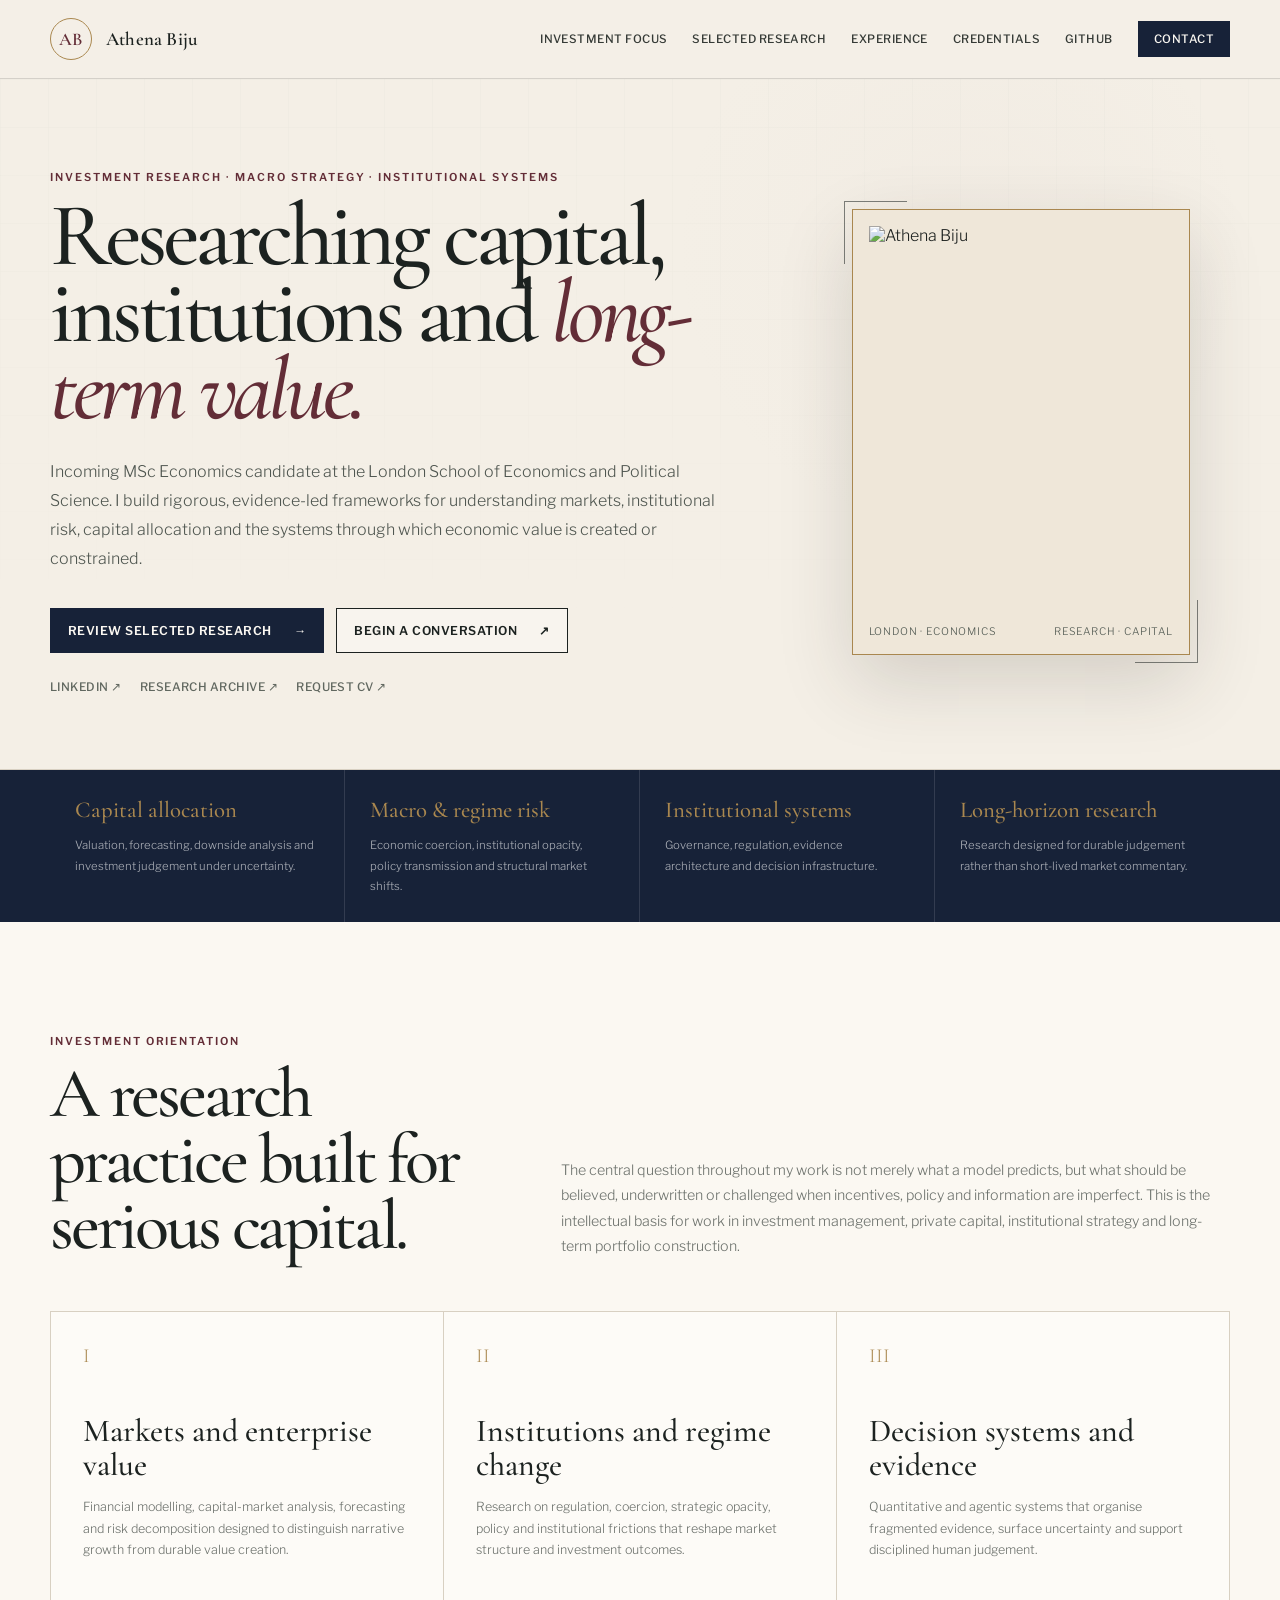
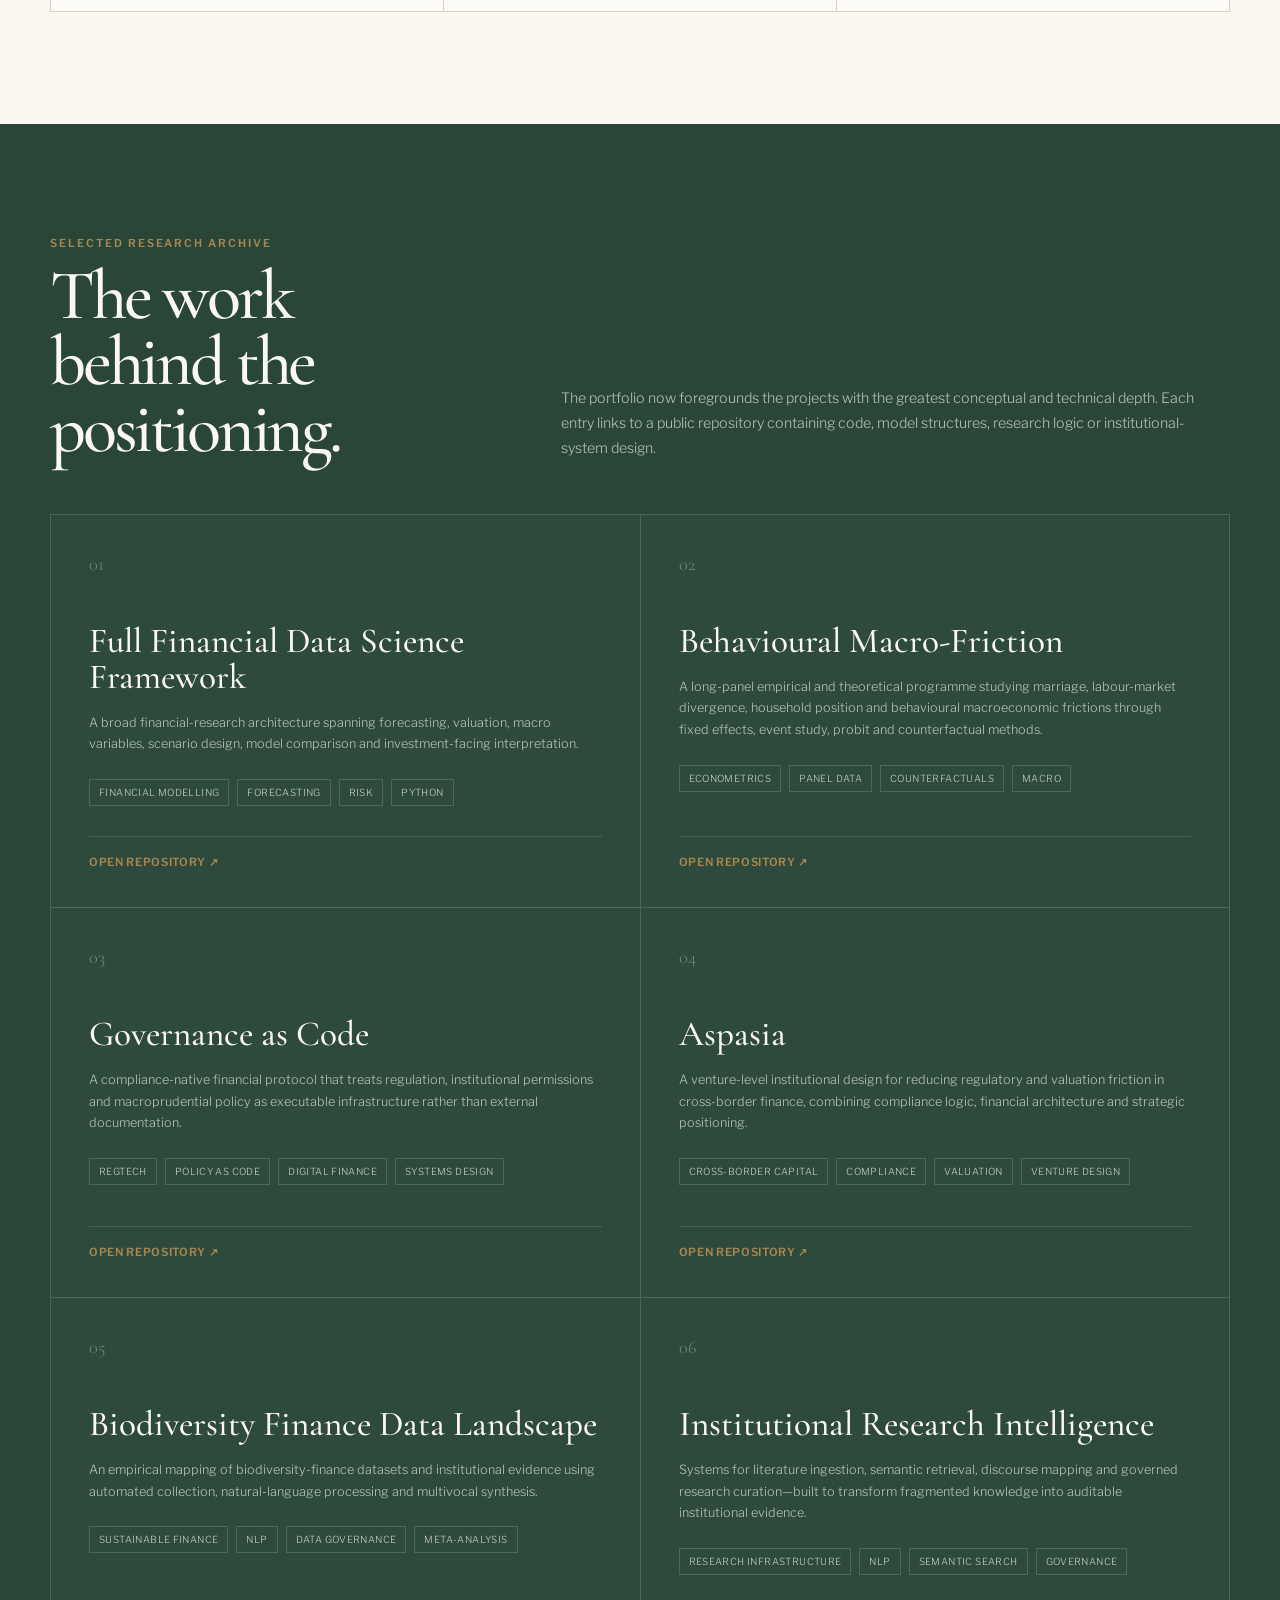
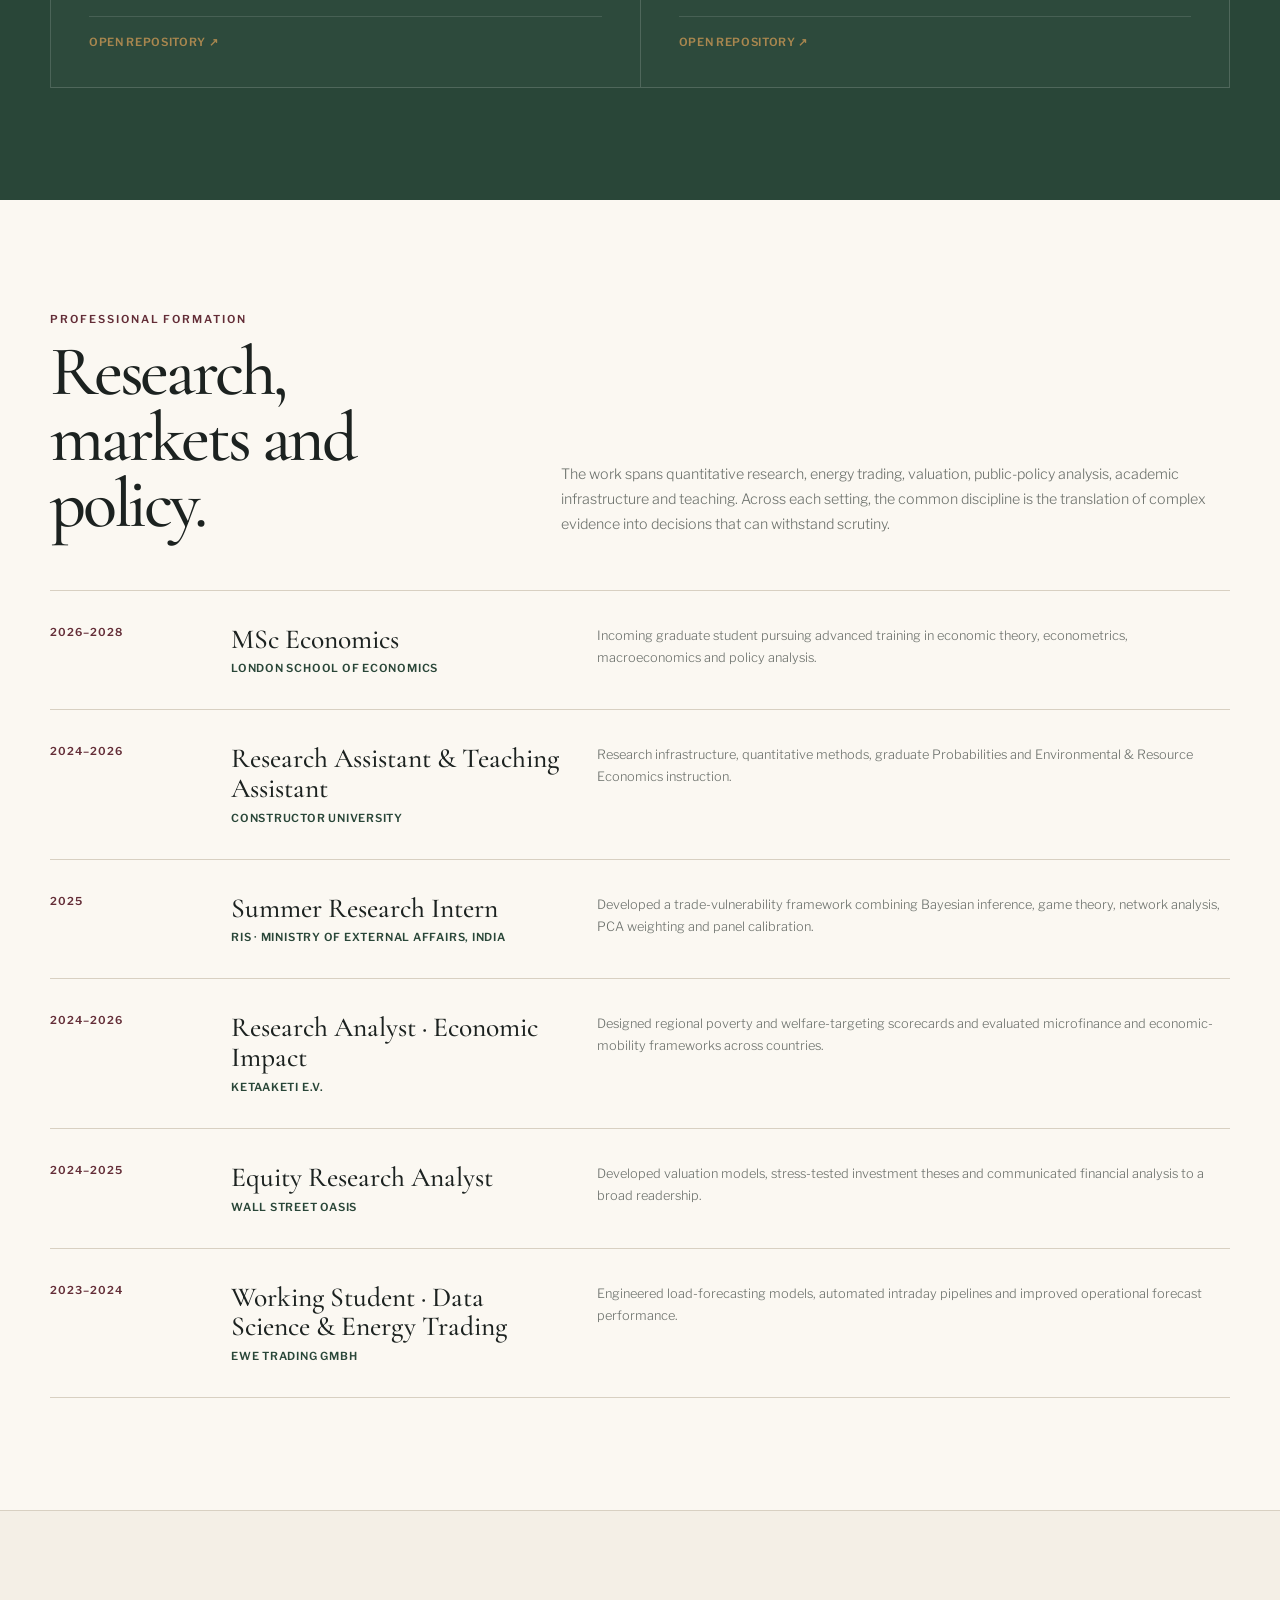
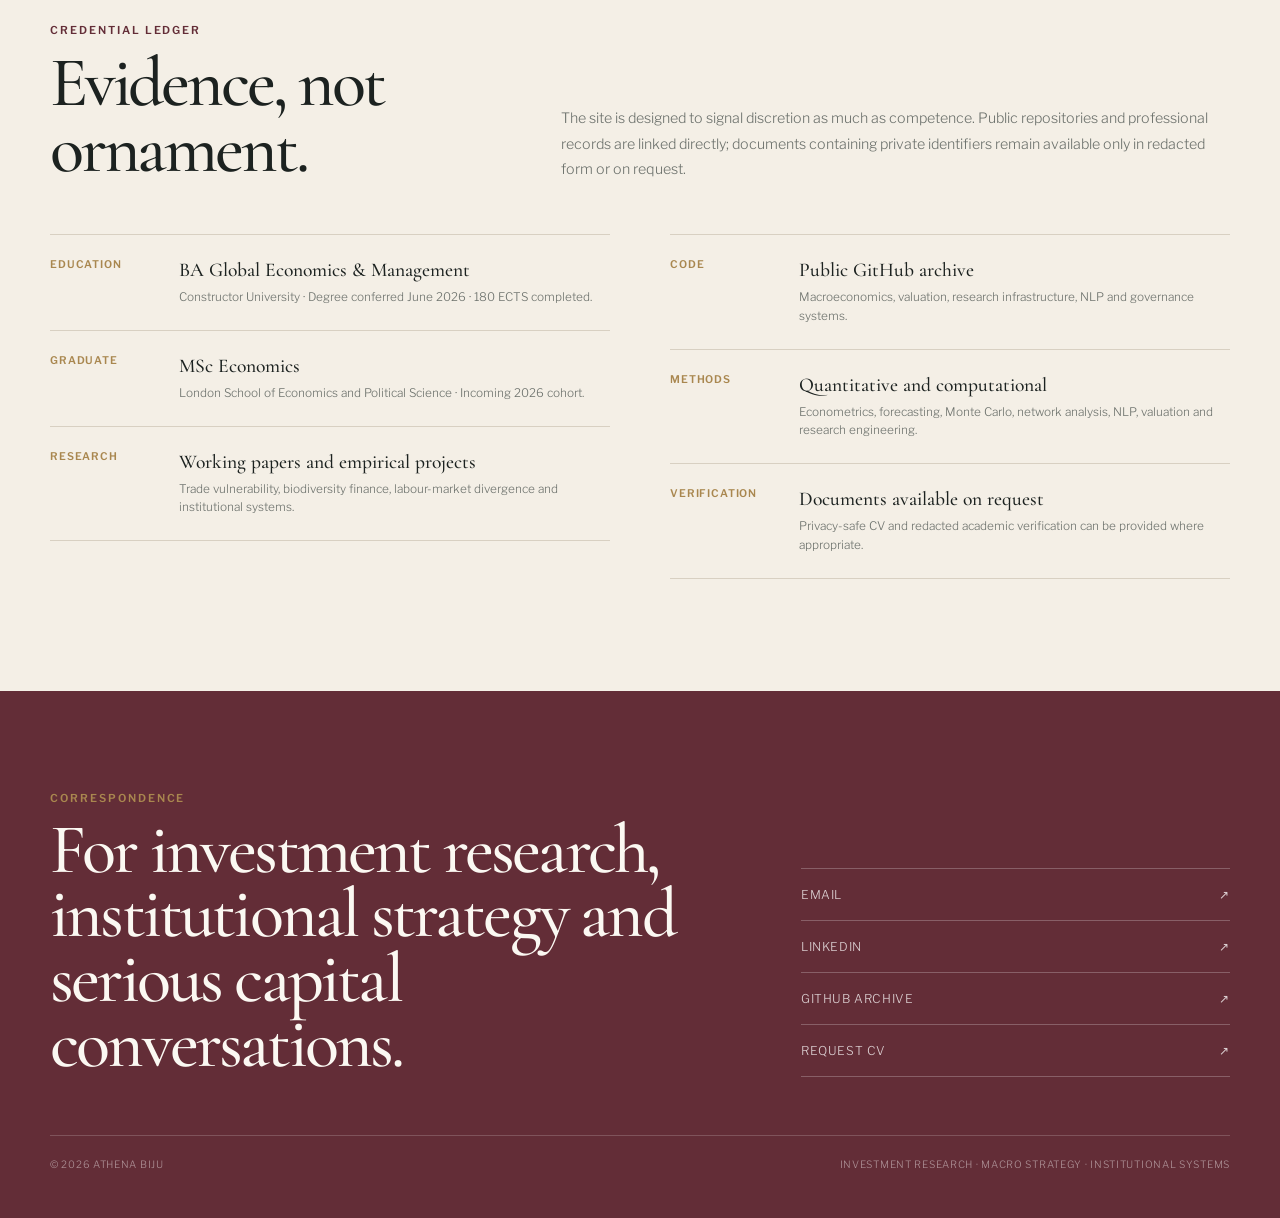
==== site.html @ 96e92bf8 "Fix portrait replacement for all GitHub Pages deployment modes" ====
<!DOCTYPE html>
<html lang="en">
<head>
  <meta charset="UTF-8" />
  <meta name="viewport" content="width=device-width, initial-scale=1.0" />
  <title>Athena Biju — Investment Research, Macro Strategy & Institutional Systems</title>
  <meta name="description" content="Athena Biju is an economist and investment researcher working across capital markets, macroeconomic risk, institutional design and quantitative systems." />
  <meta name="theme-color" content="#f4efe6" />
  <meta property="og:title" content="Athena Biju — Investment Research & Institutional Strategy" />
  <meta property="og:description" content="Research on capital, institutions, macroeconomic risk and long-term value." />
  <meta property="og:type" content="website" />
  <meta property="og:image" content="https://avatars.githubusercontent.com/u/200652830?v=4" />
  <link rel="preconnect" href="https://fonts.googleapis.com" />
  <link rel="preconnect" href="https://fonts.gstatic.com" crossorigin />
  <link href="https://fonts.googleapis.com/css2?family=Cormorant+Garamond:wght@400;500;600&family=Libre+Franklin:wght@300;400;500;600&display=swap" rel="stylesheet" />
  <style>
    :root {
      --ivory: #f4efe6;
      --paper: #fbf8f2;
      --ink: #1c2220;
      --navy: #172238;
      --oxblood: #632d37;
      --forest: #294638;
      --sage: #a7b0a2;
      --gold: #a9874f;
      --stone: #d8d0c2;
      --muted: #6b706b;
      --white: #ffffff;
      --shell: min(1180px, calc(100vw - 44px));
      --serif: "Cormorant Garamond", Georgia, serif;
      --sans: "Libre Franklin", Arial, sans-serif;
    }

    * { box-sizing: border-box; }
    html { scroll-behavior: smooth; }
    body {
      margin: 0;
      color: var(--ink);
      background: var(--paper);
      font-family: var(--sans);
      font-weight: 300;
      text-rendering: optimizeLegibility;
    }

    a { color: inherit; text-decoration: none; }
    img { display: block; max-width: 100%; }
    .shell { width: var(--shell); margin-inline: auto; }

    .eyebrow {
      margin: 0 0 13px;
      color: var(--oxblood);
      font-size: 0.68rem;
      font-weight: 600;
      letter-spacing: 0.18em;
      text-transform: uppercase;
    }

    .site-header {
      position: sticky;
      top: 0;
      z-index: 100;
      background: rgba(244, 239, 230, 0.95);
      border-bottom: 1px solid rgba(28, 34, 32, 0.15);
      backdrop-filter: blur(14px);
    }

    .nav {
      min-height: 78px;
      display: flex;
      align-items: center;
      justify-content: space-between;
      gap: 28px;
    }

    .brand {
      display: flex;
      align-items: center;
      gap: 14px;
      font-family: var(--serif);
      font-size: 1.18rem;
      font-weight: 600;
      letter-spacing: 0.01em;
    }

    .crest {
      width: 42px;
      height: 42px;
      display: grid;
      place-items: center;
      color: var(--oxblood);
      border: 1px solid var(--gold);
      border-radius: 50%;
      font-size: 1.12rem;
      font-weight: 600;
    }

    .nav-links {
      display: flex;
      align-items: center;
      gap: 25px;
      color: #353a36;
      font-size: 0.72rem;
      font-weight: 500;
      letter-spacing: 0.04em;
      text-transform: uppercase;
    }

    .nav-links a {
      position: relative;
      padding-block: 8px;
    }

    .nav-links a::after {
      content: "";
      position: absolute;
      left: 0;
      right: 0;
      bottom: 2px;
      height: 1px;
      background: var(--oxblood);
      transform: scaleX(0);
      transform-origin: right;
      transition: transform 180ms ease;
    }

    .nav-links a:hover::after {
      transform: scaleX(1);
      transform-origin: left;
    }

    .nav-cta {
      padding: 10px 15px !important;
      color: var(--paper);
      background: var(--navy);
      border: 1px solid var(--navy);
    }

    .nav-cta::after { display: none; }

    .menu-button {
      display: none;
      width: 42px;
      height: 42px;
      color: var(--ink);
      background: transparent;
      border: 1px solid var(--stone);
      cursor: pointer;
    }

    .hero {
      position: relative;
      overflow: hidden;
      background:
        linear-gradient(90deg, rgba(244,239,230,0.96) 0%, rgba(244,239,230,0.9) 50%, rgba(244,239,230,0.7) 100%),
        radial-gradient(circle at 75% 25%, rgba(99,45,55,0.09), transparent 26%),
        var(--ivory);
      border-bottom: 1px solid var(--stone);
    }

    .hero::before {
      content: "";
      position: absolute;
      inset: 0;
      opacity: 0.34;
      background-image:
        linear-gradient(rgba(41,70,56,0.05) 1px, transparent 1px),
        linear-gradient(90deg, rgba(41,70,56,0.05) 1px, transparent 1px);
      background-size: 48px 48px;
      mask-image: linear-gradient(to bottom, black, transparent 90%);
    }

    .hero-grid {
      position: relative;
      z-index: 2;
      min-height: 690px;
      display: grid;
      grid-template-columns: minmax(0, 1.18fr) minmax(320px, 0.72fr);
      gap: 76px;
      align-items: center;
      padding: 80px 0 64px;
    }

    .hero-copy h1 {
      max-width: 790px;
      margin: 0;
      font-family: var(--serif);
      font-size: clamp(4rem, 7vw, 7.4rem);
      line-height: 0.86;
      font-weight: 500;
      letter-spacing: -0.05em;
    }

    .hero-copy h1 em {
      color: var(--oxblood);
      font-weight: 500;
    }

    .lede {
      max-width: 720px;
      margin: 30px 0 0;
      color: #4e554f;
      font-size: 1rem;
      line-height: 1.8;
    }

    .hero-actions {
      display: flex;
      flex-wrap: wrap;
      gap: 12px;
      margin-top: 34px;
    }

    .button {
      display: inline-flex;
      align-items: center;
      justify-content: space-between;
      min-width: 190px;
      gap: 22px;
      padding: 14px 17px;
      border: 1px solid var(--ink);
      font-size: 0.76rem;
      font-weight: 600;
      letter-spacing: 0.04em;
      text-transform: uppercase;
      transition: transform 180ms ease, background 180ms ease, color 180ms ease;
    }

    .button:hover { transform: translateY(-2px); }
    .button-primary { color: var(--paper); background: var(--navy); border-color: var(--navy); }
    .button-secondary { background: rgba(255,255,255,0.3); }
    .button-secondary:hover { color: var(--paper); background: var(--oxblood); border-color: var(--oxblood); }

    .social-row {
      display: flex;
      flex-wrap: wrap;
      gap: 18px;
      margin-top: 27px;
      color: #60675f;
      font-size: 0.73rem;
      font-weight: 500;
      letter-spacing: 0.04em;
      text-transform: uppercase;
    }

    .social-row a:hover { color: var(--oxblood); }

    .portrait-column {
      position: relative;
      min-height: 540px;
      display: flex;
      align-items: center;
      justify-content: center;
    }

    .portrait-frame {
      position: relative;
      width: min(100%, 410px);
      padding: 16px;
      background: #efe7d9;
      border: 1px solid var(--gold);
      box-shadow: 0 28px 70px rgba(50, 45, 36, 0.16);
    }

    .portrait-frame::before,
    .portrait-frame::after {
      content: "";
      position: absolute;
      width: 62px;
      height: 62px;
      border-color: var(--oxblood);
      opacity: 0.55;
    }

    .portrait-frame::before {
      top: -9px;
      left: -9px;
      border-top: 1px solid;
      border-left: 1px solid;
    }

    .portrait-frame::after {
      right: -9px;
      bottom: -9px;
      border-right: 1px solid;
      border-bottom: 1px solid;
    }

    .portrait-frame img {
      width: 100%;
      aspect-ratio: 4 / 5.05;
      object-fit: cover;
      object-position: center 18%;
      filter: saturate(0.84) contrast(1.02) sepia(0.08);
    }

    .portrait-caption {
      display: flex;
      justify-content: space-between;
      gap: 18px;
      margin-top: 14px;
      color: #535b54;
      font-size: 0.65rem;
      letter-spacing: 0.08em;
      text-transform: uppercase;
    }

    .mandate-strip {
      color: var(--paper);
      background: var(--navy);
    }

    .mandate-grid {
      display: grid;
      grid-template-columns: repeat(4, 1fr);
    }

    .mandate-item {
      min-height: 138px;
      padding: 26px 25px;
      border-right: 1px solid rgba(255,255,255,0.12);
    }

    .mandate-item:last-child { border-right: 0; }
    .mandate-item strong {
      display: block;
      margin-bottom: 10px;
      color: var(--gold);
      font-family: var(--serif);
      font-size: 1.42rem;
      font-weight: 500;
    }

    .mandate-item span {
      color: rgba(255,255,255,0.65);
      font-size: 0.71rem;
      line-height: 1.55;
    }

    .section { padding: 112px 0; }

    .section-heading {
      display: grid;
      grid-template-columns: 0.78fr 1.22fr;
      gap: 84px;
      align-items: end;
      margin-bottom: 52px;
    }

    .section-heading h2 {
      margin: 0;
      font-family: var(--serif);
      font-size: clamp(3rem, 5.5vw, 5.8rem);
      line-height: 0.94;
      font-weight: 500;
      letter-spacing: -0.045em;
    }

    .section-heading > div:last-child p {
      margin: 0;
      color: var(--muted);
      font-size: 0.89rem;
      line-height: 1.78;
    }

    .focus-grid {
      display: grid;
      grid-template-columns: repeat(3, 1fr);
      border-top: 1px solid var(--stone);
      border-left: 1px solid var(--stone);
    }

    .focus-card {
      min-height: 300px;
      padding: 32px;
      border-right: 1px solid var(--stone);
      border-bottom: 1px solid var(--stone);
      background: rgba(255,255,255,0.38);
    }

    .focus-number {
      color: var(--gold);
      font-family: var(--serif);
      font-size: 1.25rem;
    }

    .focus-card h3 {
      margin: 46px 0 15px;
      font-family: var(--serif);
      font-size: 2rem;
      line-height: 1.05;
      font-weight: 500;
    }

    .focus-card p {
      margin: 0;
      color: var(--muted);
      font-size: 0.78rem;
      line-height: 1.72;
    }

    .archive {
      color: var(--paper);
      background: var(--forest);
    }

    .archive .eyebrow { color: var(--gold); }
    .archive .section-heading > div:last-child p { color: rgba(255,255,255,0.66); }

    .projects {
      display: grid;
      grid-template-columns: repeat(2, 1fr);
      border-top: 1px solid rgba(255,255,255,0.16);
      border-left: 1px solid rgba(255,255,255,0.16);
    }

    .project {
      min-height: 390px;
      display: flex;
      flex-direction: column;
      padding: 38px;
      border-right: 1px solid rgba(255,255,255,0.16);
      border-bottom: 1px solid rgba(255,255,255,0.16);
      background: rgba(255,255,255,0.018);
      transition: background 180ms ease;
    }

    .project:hover { background: rgba(255,255,255,0.055); }
    .project-index { color: rgba(255,255,255,0.34); font-family: var(--serif); font-size: 1.15rem; }

    .project h3 {
      max-width: 560px;
      margin: 48px 0 17px;
      font-family: var(--serif);
      font-size: 2.2rem;
      line-height: 1.02;
      font-weight: 500;
    }

    .project p {
      max-width: 590px;
      margin: 0;
      color: rgba(255,255,255,0.67);
      font-size: 0.79rem;
      line-height: 1.72;
    }

    .project-meta {
      display: flex;
      flex-wrap: wrap;
      gap: 8px;
      margin: 24px 0 30px;
    }

    .project-meta span {
      padding: 7px 9px;
      color: rgba(255,255,255,0.7);
      border: 1px solid rgba(255,255,255,0.16);
      font-size: 0.61rem;
      letter-spacing: 0.04em;
      text-transform: uppercase;
    }

    .project-link {
      margin-top: auto;
      padding-top: 18px;
      color: var(--gold);
      border-top: 1px solid rgba(255,255,255,0.12);
      font-size: 0.7rem;
      font-weight: 600;
      letter-spacing: 0.06em;
      text-transform: uppercase;
    }

    .project-link:hover { color: var(--paper); }

    .experience-list { border-top: 1px solid var(--stone); }

    .experience-item {
      display: grid;
      grid-template-columns: 145px 330px 1fr;
      gap: 36px;
      padding: 34px 0;
      border-bottom: 1px solid var(--stone);
    }

    .period {
      color: var(--oxblood);
      font-size: 0.68rem;
      font-weight: 600;
      letter-spacing: 0.09em;
      text-transform: uppercase;
    }

    .experience-item h3 {
      margin: 0;
      font-family: var(--serif);
      font-size: 1.72rem;
      line-height: 1.08;
      font-weight: 500;
    }

    .organisation {
      margin-top: 7px;
      color: var(--forest);
      font-size: 0.69rem;
      font-weight: 600;
      letter-spacing: 0.07em;
      text-transform: uppercase;
    }

    .experience-item p {
      margin: 0;
      color: var(--muted);
      font-size: 0.8rem;
      line-height: 1.72;
    }

    .ledger {
      background: var(--ivory);
      border-top: 1px solid var(--stone);
    }

    .ledger-grid {
      display: grid;
      grid-template-columns: 1fr 1fr;
      gap: 60px;
    }

    .ledger-column { border-top: 1px solid var(--stone); }

    .ledger-item {
      display: grid;
      grid-template-columns: 105px 1fr;
      gap: 24px;
      padding: 23px 0;
      border-bottom: 1px solid var(--stone);
    }

    .ledger-item span:first-child {
      color: var(--gold);
      font-size: 0.66rem;
      font-weight: 600;
      letter-spacing: 0.08em;
      text-transform: uppercase;
    }

    .ledger-item strong {
      display: block;
      margin-bottom: 6px;
      font-family: var(--serif);
      font-size: 1.22rem;
      font-weight: 500;
    }

    .ledger-item p {
      margin: 0;
      color: var(--muted);
      font-size: 0.74rem;
      line-height: 1.58;
    }

    .contact {
      color: var(--paper);
      background: var(--oxblood);
      padding: 100px 0 48px;
    }

    .contact .eyebrow { color: var(--gold); }

    .contact-grid {
      display: grid;
      grid-template-columns: 1.22fr 0.78fr;
      gap: 80px;
      align-items: end;
    }

    .contact h2 {
      margin: 0;
      font-family: var(--serif);
      font-size: clamp(3.2rem, 5.5vw, 6rem);
      line-height: 0.92;
      font-weight: 500;
      letter-spacing: -0.04em;
    }

    .contact-links { border-top: 1px solid rgba(255,255,255,0.24); }

    .contact-links a {
      display: flex;
      justify-content: space-between;
      padding: 18px 0;
      color: rgba(255,255,255,0.78);
      border-bottom: 1px solid rgba(255,255,255,0.24);
      font-size: 0.76rem;
      letter-spacing: 0.05em;
      text-transform: uppercase;
    }

    .contact-links a:hover { color: var(--gold); }

    .footer-line {
      display: flex;
      justify-content: space-between;
      gap: 24px;
      margin-top: 58px;
      padding-top: 22px;
      color: rgba(255,255,255,0.48);
      border-top: 1px solid rgba(255,255,255,0.18);
      font-size: 0.63rem;
      letter-spacing: 0.07em;
      text-transform: uppercase;
    }

    @media (max-width: 1060px) {
      .hero-grid { grid-template-columns: 1fr 0.7fr; gap: 48px; }
      .mandate-grid { grid-template-columns: repeat(2, 1fr); }
      .mandate-item:nth-child(2) { border-right: 0; }
      .mandate-item:nth-child(-n+2) { border-bottom: 1px solid rgba(255,255,255,0.12); }
      .focus-grid { grid-template-columns: 1fr 1fr; }
      .focus-card:last-child { grid-column: 1 / -1; }
      .ledger-grid { gap: 36px; }
    }

    @media (max-width: 820px) {
      .menu-button { display: grid; place-items: center; }
      .nav-links {
        position: absolute;
        top: 78px;
        left: 0;
        right: 0;
        display: none;
        flex-direction: column;
        align-items: flex-start;
        gap: 0;
        padding: 14px 22px 24px;
        background: var(--ivory);
        border-bottom: 1px solid var(--stone);
      }
      .nav-links.open { display: flex; }
      .nav-links a { width: 100%; padding: 12px 0; }
      .nav-cta { margin-top: 8px; text-align: center; }
      .hero-grid,
      .section-heading,
      .contact-grid,
      .ledger-grid { grid-template-columns: 1fr; }
      .hero-grid { padding-top: 64px; }
      .portrait-column { min-height: 470px; }
      .projects { grid-template-columns: 1fr; }
      .experience-item { grid-template-columns: 1fr; gap: 12px; }
    }

    @media (max-width: 560px) {
      :root { --shell: min(100vw - 28px, 1180px); }
      .hero-copy h1 { font-size: 3.55rem; }
      .hero-actions { flex-direction: column; }
      .button { width: 100%; }
      .mandate-grid,
      .focus-grid { grid-template-columns: 1fr; }
      .mandate-item { border-right: 0; border-bottom: 1px solid rgba(255,255,255,0.12); }
      .focus-card:last-child { grid-column: auto; }
      .ledger-item { grid-template-columns: 1fr; gap: 7px; }
      .footer-line { flex-direction: column; }
    }
  </style>
</head>
<body>
  <header class="site-header">
    <div class="nav shell">
      <a class="brand" href="#top" aria-label="Athena Biju home">
        <span class="crest">AB</span>
        <span>Athena Biju</span>
      </a>

      <button class="menu-button" id="menuButton" aria-label="Open navigation" aria-expanded="false">☰</button>

      <nav class="nav-links" id="navLinks" aria-label="Primary navigation">
        <a href="#focus">Investment focus</a>
        <a href="#work">Selected research</a>
        <a href="#experience">Experience</a>
        <a href="#credentials">Credentials</a>
        <a href="https://github.com/athena-biju" target="_blank" rel="noreferrer">GitHub</a>
        <a class="nav-cta" href="mailto:athena.biju1711@gmail.com">Contact</a>
      </nav>
    </div>
  </header>

  <main>
    <section class="hero" id="top">
      <div class="hero-grid shell">
        <div class="hero-copy">
          <p class="eyebrow">Investment Research · Macro Strategy · Institutional Systems</p>
          <h1>Researching capital, institutions and <em>long-term value.</em></h1>
          <p class="lede">
            Incoming MSc Economics candidate at the London School of Economics and Political Science.
            I build rigorous, evidence-led frameworks for understanding markets, institutional risk,
            capital allocation and the systems through which economic value is created or constrained.
          </p>

          <div class="hero-actions">
            <a class="button button-primary" href="#work">Review selected research <span>→</span></a>
            <a class="button button-secondary" href="mailto:athena.biju1711@gmail.com">Begin a conversation <span>↗</span></a>
          </div>

          <div class="social-row">
            <a href="https://www.linkedin.com/in/athenabiju" target="_blank" rel="noreferrer">LinkedIn ↗</a>
            <a href="https://github.com/athena-biju" target="_blank" rel="noreferrer">Research archive ↗</a>
            <a href="mailto:athena.biju1711@gmail.com?subject=CV%20request">Request CV ↗</a>
          </div>
        </div>

        <div class="portrait-column">
          <figure class="portrait-frame">
            <img src="https://avatars.githubusercontent.com/u/200652830?v=4" alt="Athena Biju" />
            <figcaption class="portrait-caption">
              <span>London · Economics</span>
              <span>Research · Capital</span>
            </figcaption>
          </figure>
        </div>
      </div>
    </section>

    <section class="mandate-strip" aria-label="Core orientation">
      <div class="mandate-grid shell">
        <article class="mandate-item">
          <strong>Capital allocation</strong>
          <span>Valuation, forecasting, downside analysis and investment judgement under uncertainty.</span>
        </article>
        <article class="mandate-item">
          <strong>Macro & regime risk</strong>
          <span>Economic coercion, institutional opacity, policy transmission and structural market shifts.</span>
        </article>
        <article class="mandate-item">
          <strong>Institutional systems</strong>
          <span>Governance, regulation, evidence architecture and decision infrastructure.</span>
        </article>
        <article class="mandate-item">
          <strong>Long-horizon research</strong>
          <span>Research designed for durable judgement rather than short-lived market commentary.</span>
        </article>
      </div>
    </section>

    <section class="section shell" id="focus">
      <div class="section-heading">
        <div>
          <p class="eyebrow">Investment orientation</p>
          <h2>A research practice built for serious capital.</h2>
        </div>
        <div>
          <p>
            The central question throughout my work is not merely what a model predicts, but what
            should be believed, underwritten or challenged when incentives, policy and information
            are imperfect. This is the intellectual basis for work in investment management,
            private capital, institutional strategy and long-term portfolio construction.
          </p>
        </div>
      </div>

      <div class="focus-grid">
        <article class="focus-card">
          <span class="focus-number">I</span>
          <h3>Markets and enterprise value</h3>
          <p>Financial modelling, capital-market analysis, forecasting and risk decomposition designed to distinguish narrative growth from durable value creation.</p>
        </article>
        <article class="focus-card">
          <span class="focus-number">II</span>
          <h3>Institutions and regime change</h3>
          <p>Research on regulation, coercion, strategic opacity, policy and institutional frictions that reshape market structure and investment outcomes.</p>
        </article>
        <article class="focus-card">
          <span class="focus-number">III</span>
          <h3>Decision systems and evidence</h3>
          <p>Quantitative and agentic systems that organise fragmented evidence, surface uncertainty and support disciplined human judgement.</p>
        </article>
      </div>
    </section>

    <section class="section archive" id="work">
      <div class="shell">
        <div class="section-heading">
          <div>
            <p class="eyebrow">Selected research archive</p>
            <h2>The work behind the positioning.</h2>
          </div>
          <div>
            <p>
              The portfolio now foregrounds the projects with the greatest conceptual and technical depth.
              Each entry links to a public repository containing code, model structures, research logic or
              institutional-system design.
            </p>
          </div>
        </div>

        <div class="projects">
          <article class="project">
            <span class="project-index">01</span>
            <h3>Full Financial Data Science Framework</h3>
            <p>
              A broad financial-research architecture spanning forecasting, valuation, macro variables,
              scenario design, model comparison and investment-facing interpretation.
            </p>
            <div class="project-meta">
              <span>Financial modelling</span><span>Forecasting</span><span>Risk</span><span>Python</span>
            </div>
            <a class="project-link" href="https://github.com/athena-biju/the-full-financial-data-science-framework" target="_blank" rel="noreferrer">Open repository ↗</a>
          </article>

          <article class="project">
            <span class="project-index">02</span>
            <h3>Behavioural Macro-Friction</h3>
            <p>
              A long-panel empirical and theoretical programme studying marriage, labour-market divergence,
              household position and behavioural macroeconomic frictions through fixed effects, event study,
              probit and counterfactual methods.
            </p>
            <div class="project-meta">
              <span>Econometrics</span><span>Panel data</span><span>Counterfactuals</span><span>Macro</span>
            </div>
            <a class="project-link" href="https://github.com/athena-biju/behavioural-macro-friction" target="_blank" rel="noreferrer">Open repository ↗</a>
          </article>

          <article class="project">
            <span class="project-index">03</span>
            <h3>Governance as Code</h3>
            <p>
              A compliance-native financial protocol that treats regulation, institutional permissions
              and macroprudential policy as executable infrastructure rather than external documentation.
            </p>
            <div class="project-meta">
              <span>RegTech</span><span>Policy as code</span><span>Digital finance</span><span>Systems design</span>
            </div>
            <a class="project-link" href="https://github.com/athena-biju/governance-as-code" target="_blank" rel="noreferrer">Open repository ↗</a>
          </article>

          <article class="project">
            <span class="project-index">04</span>
            <h3>Aspasia</h3>
            <p>
              A venture-level institutional design for reducing regulatory and valuation friction in
              cross-border finance, combining compliance logic, financial architecture and strategic positioning.
            </p>
            <div class="project-meta">
              <span>Cross-border capital</span><span>Compliance</span><span>Valuation</span><span>Venture design</span>
            </div>
            <a class="project-link" href="https://github.com/athena-biju/aspasia" target="_blank" rel="noreferrer">Open repository ↗</a>
          </article>

          <article class="project">
            <span class="project-index">05</span>
            <h3>Biodiversity Finance Data Landscape</h3>
            <p>
              An empirical mapping of biodiversity-finance datasets and institutional evidence using
              automated collection, natural-language processing and multivocal synthesis.
            </p>
            <div class="project-meta">
              <span>Sustainable finance</span><span>NLP</span><span>Data governance</span><span>Meta-analysis</span>
            </div>
            <a class="project-link" href="https://github.com/athena-biju/mlr-biodiversity-finance" target="_blank" rel="noreferrer">Open repository ↗</a>
          </article>

          <article class="project">
            <span class="project-index">06</span>
            <h3>Institutional Research Intelligence</h3>
            <p>
              Systems for literature ingestion, semantic retrieval, discourse mapping and governed research
              curation—built to transform fragmented knowledge into auditable institutional evidence.
            </p>
            <div class="project-meta">
              <span>Research infrastructure</span><span>NLP</span><span>Semantic search</span><span>Governance</span>
            </div>
            <a class="project-link" href="https://github.com/athena-biju/green-lit-review" target="_blank" rel="noreferrer">Open repository ↗</a>
          </article>
        </div>
      </div>
    </section>

    <section class="section shell" id="experience">
      <div class="section-heading">
        <div>
          <p class="eyebrow">Professional formation</p>
          <h2>Research, markets and policy.</h2>
        </div>
        <div>
          <p>
            The work spans quantitative research, energy trading, valuation, public-policy analysis,
            academic infrastructure and teaching. Across each setting, the common discipline is the
            translation of complex evidence into decisions that can withstand scrutiny.
          </p>
        </div>
      </div>

      <div class="experience-list">
        <article class="experience-item">
          <div class="period">2026–2028</div>
          <div><h3>MSc Economics</h3><div class="organisation">London School of Economics</div></div>
          <p>Incoming graduate student pursuing advanced training in economic theory, econometrics, macroeconomics and policy analysis.</p>
        </article>

        <article class="experience-item">
          <div class="period">2024–2026</div>
          <div><h3>Research Assistant & Teaching Assistant</h3><div class="organisation">Constructor University</div></div>
          <p>Research infrastructure, quantitative methods, graduate Probabilities and Environmental & Resource Economics instruction.</p>
        </article>

        <article class="experience-item">
          <div class="period">2025</div>
          <div><h3>Summer Research Intern</h3><div class="organisation">RIS · Ministry of External Affairs, India</div></div>
          <p>Developed a trade-vulnerability framework combining Bayesian inference, game theory, network analysis, PCA weighting and panel calibration.</p>
        </article>

        <article class="experience-item">
          <div class="period">2024–2026</div>
          <div><h3>Research Analyst · Economic Impact</h3><div class="organisation">KETAAKETI e.V.</div></div>
          <p>Designed regional poverty and welfare-targeting scorecards and evaluated microfinance and economic-mobility frameworks across countries.</p>
        </article>

        <article class="experience-item">
          <div class="period">2024–2025</div>
          <div><h3>Equity Research Analyst</h3><div class="organisation">Wall Street Oasis</div></div>
          <p>Developed valuation models, stress-tested investment theses and communicated financial analysis to a broad readership.</p>
        </article>

        <article class="experience-item">
          <div class="period">2023–2024</div>
          <div><h3>Working Student · Data Science & Energy Trading</h3><div class="organisation">EWE Trading GmbH</div></div>
          <p>Engineered load-forecasting models, automated intraday pipelines and improved operational forecast performance.</p>
        </article>
      </div>
    </section>

    <section class="section ledger" id="credentials">
      <div class="shell">
        <div class="section-heading">
          <div>
            <p class="eyebrow">Credential ledger</p>
            <h2>Evidence, not ornament.</h2>
          </div>
          <div>
            <p>
              The site is designed to signal discretion as much as competence. Public repositories and
              professional records are linked directly; documents containing private identifiers remain
              available only in redacted form or on request.
            </p>
          </div>
        </div>

        <div class="ledger-grid">
          <div class="ledger-column">
            <div class="ledger-item"><span>Education</span><div><strong>BA Global Economics & Management</strong><p>Constructor University · Degree conferred June 2026 · 180 ECTS completed.</p></div></div>
            <div class="ledger-item"><span>Graduate</span><div><strong>MSc Economics</strong><p>London School of Economics and Political Science · Incoming 2026 cohort.</p></div></div>
            <div class="ledger-item"><span>Research</span><div><strong>Working papers and empirical projects</strong><p>Trade vulnerability, biodiversity finance, labour-market divergence and institutional systems.</p></div></div>
          </div>

          <div class="ledger-column">
            <div class="ledger-item"><span>Code</span><div><strong>Public GitHub archive</strong><p>Macroeconomics, valuation, research infrastructure, NLP and governance systems.</p></div></div>
            <div class="ledger-item"><span>Methods</span><div><strong>Quantitative and computational</strong><p>Econometrics, forecasting, Monte Carlo, network analysis, NLP, valuation and research engineering.</p></div></div>
            <div class="ledger-item"><span>Verification</span><div><strong>Documents available on request</strong><p>Privacy-safe CV and redacted academic verification can be provided where appropriate.</p></div></div>
          </div>
        </div>
      </div>
    </section>
  </main>

  <footer class="contact" id="contact">
    <div class="shell">
      <p class="eyebrow">Correspondence</p>
      <div class="contact-grid">
        <h2>For investment research, institutional strategy and serious capital conversations.</h2>
        <div class="contact-links">
          <a href="mailto:athena.biju1711@gmail.com"><span>Email</span><span>↗</span></a>
          <a href="https://www.linkedin.com/in/athenabiju" target="_blank" rel="noreferrer"><span>LinkedIn</span><span>↗</span></a>
          <a href="https://github.com/athena-biju" target="_blank" rel="noreferrer"><span>GitHub archive</span><span>↗</span></a>
          <a href="mailto:athena.biju1711@gmail.com?subject=CV%20request"><span>Request CV</span><span>↗</span></a>
        </div>
      </div>

      <div class="footer-line">
        <span>© <span id="year"></span> Athena Biju</span>
        <span>Investment Research · Macro Strategy · Institutional Systems</span>
      </div>
    </div>
  </footer>

  <script>
    const menuButton = document.getElementById("menuButton");
    const navLinks = document.getElementById("navLinks");

    menuButton.addEventListener("click", () => {
      const isOpen = navLinks.classList.toggle("open");
      menuButton.setAttribute("aria-expanded", String(isOpen));
      menuButton.textContent = isOpen ? "✕" : "☰";
    });

    navLinks.querySelectorAll("a").forEach((link) => {
      link.addEventListener("click", () => {
        navLinks.classList.remove("open");
        menuButton.setAttribute("aria-expanded", "false");
        menuButton.textContent = "☰";
      });
    });

    document.getElementById("year").textContent = new Date().getFullYear();
  </script>
</body>
</html>
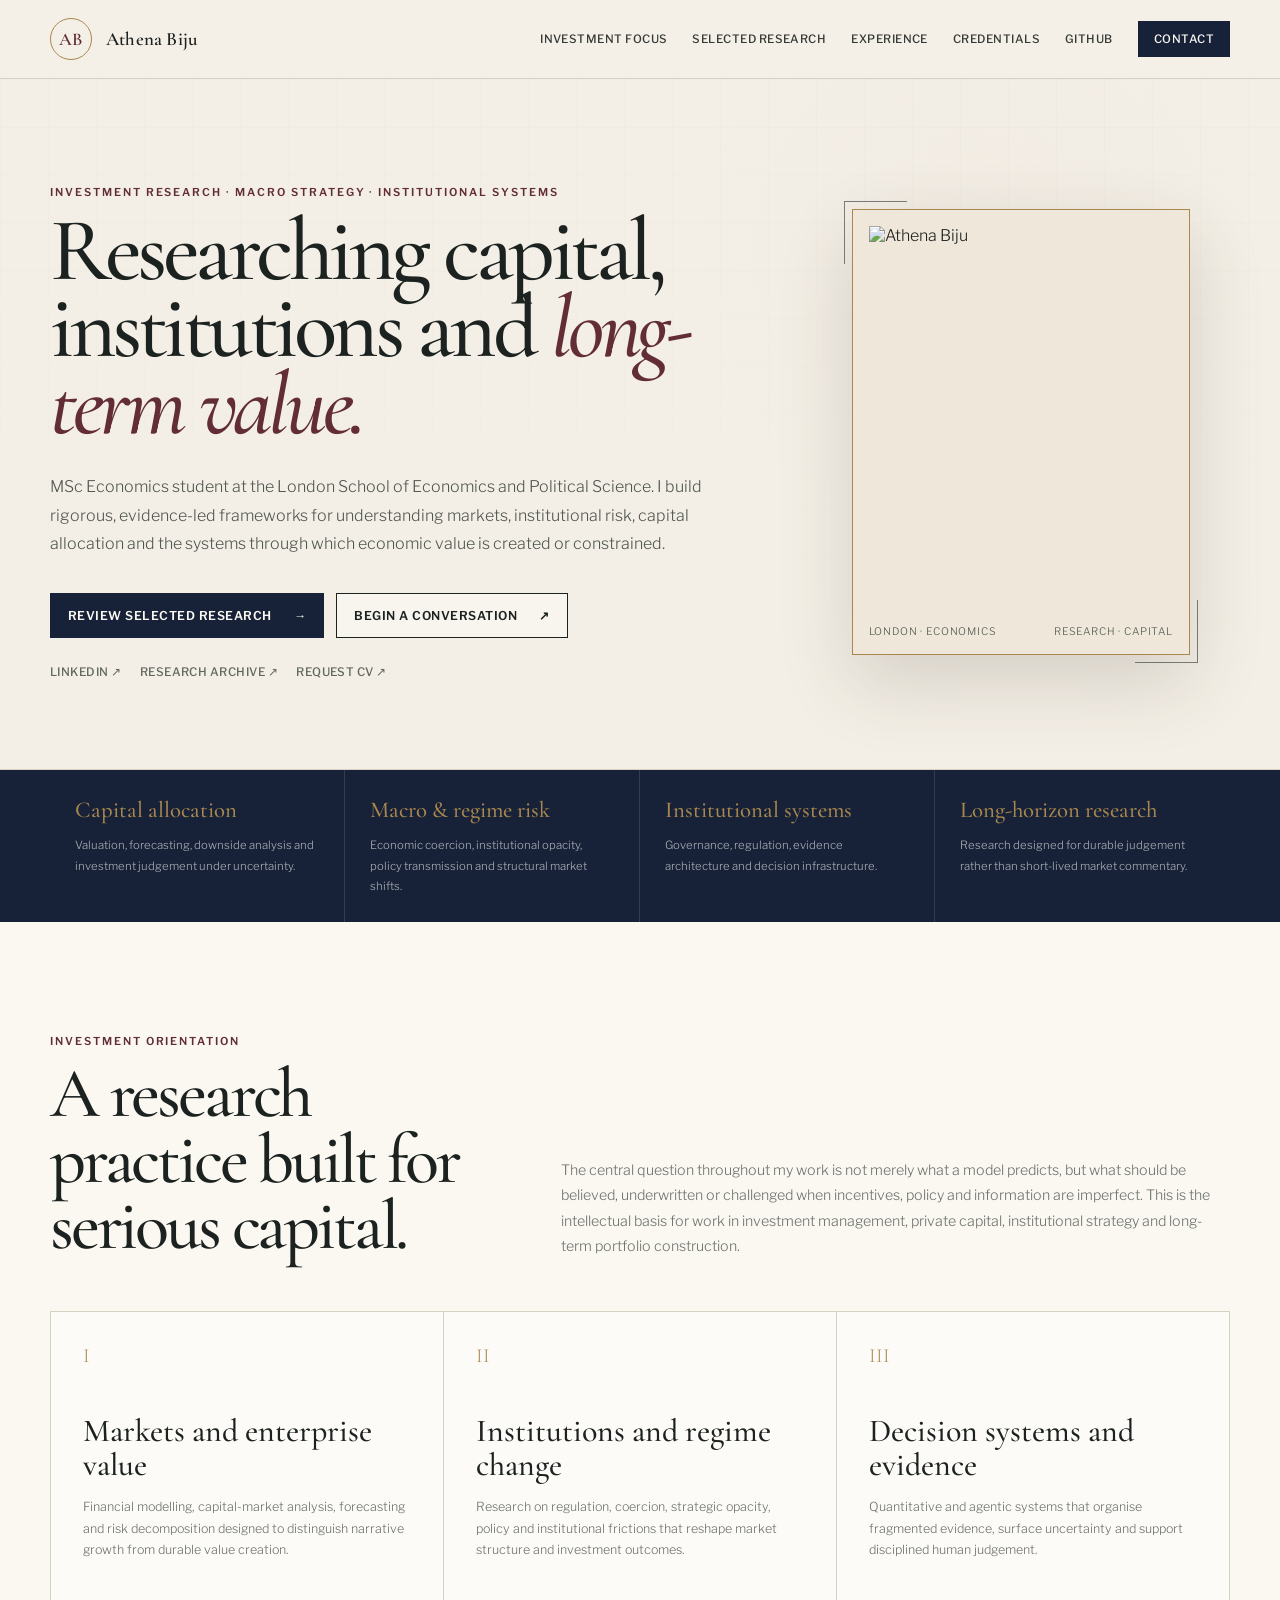
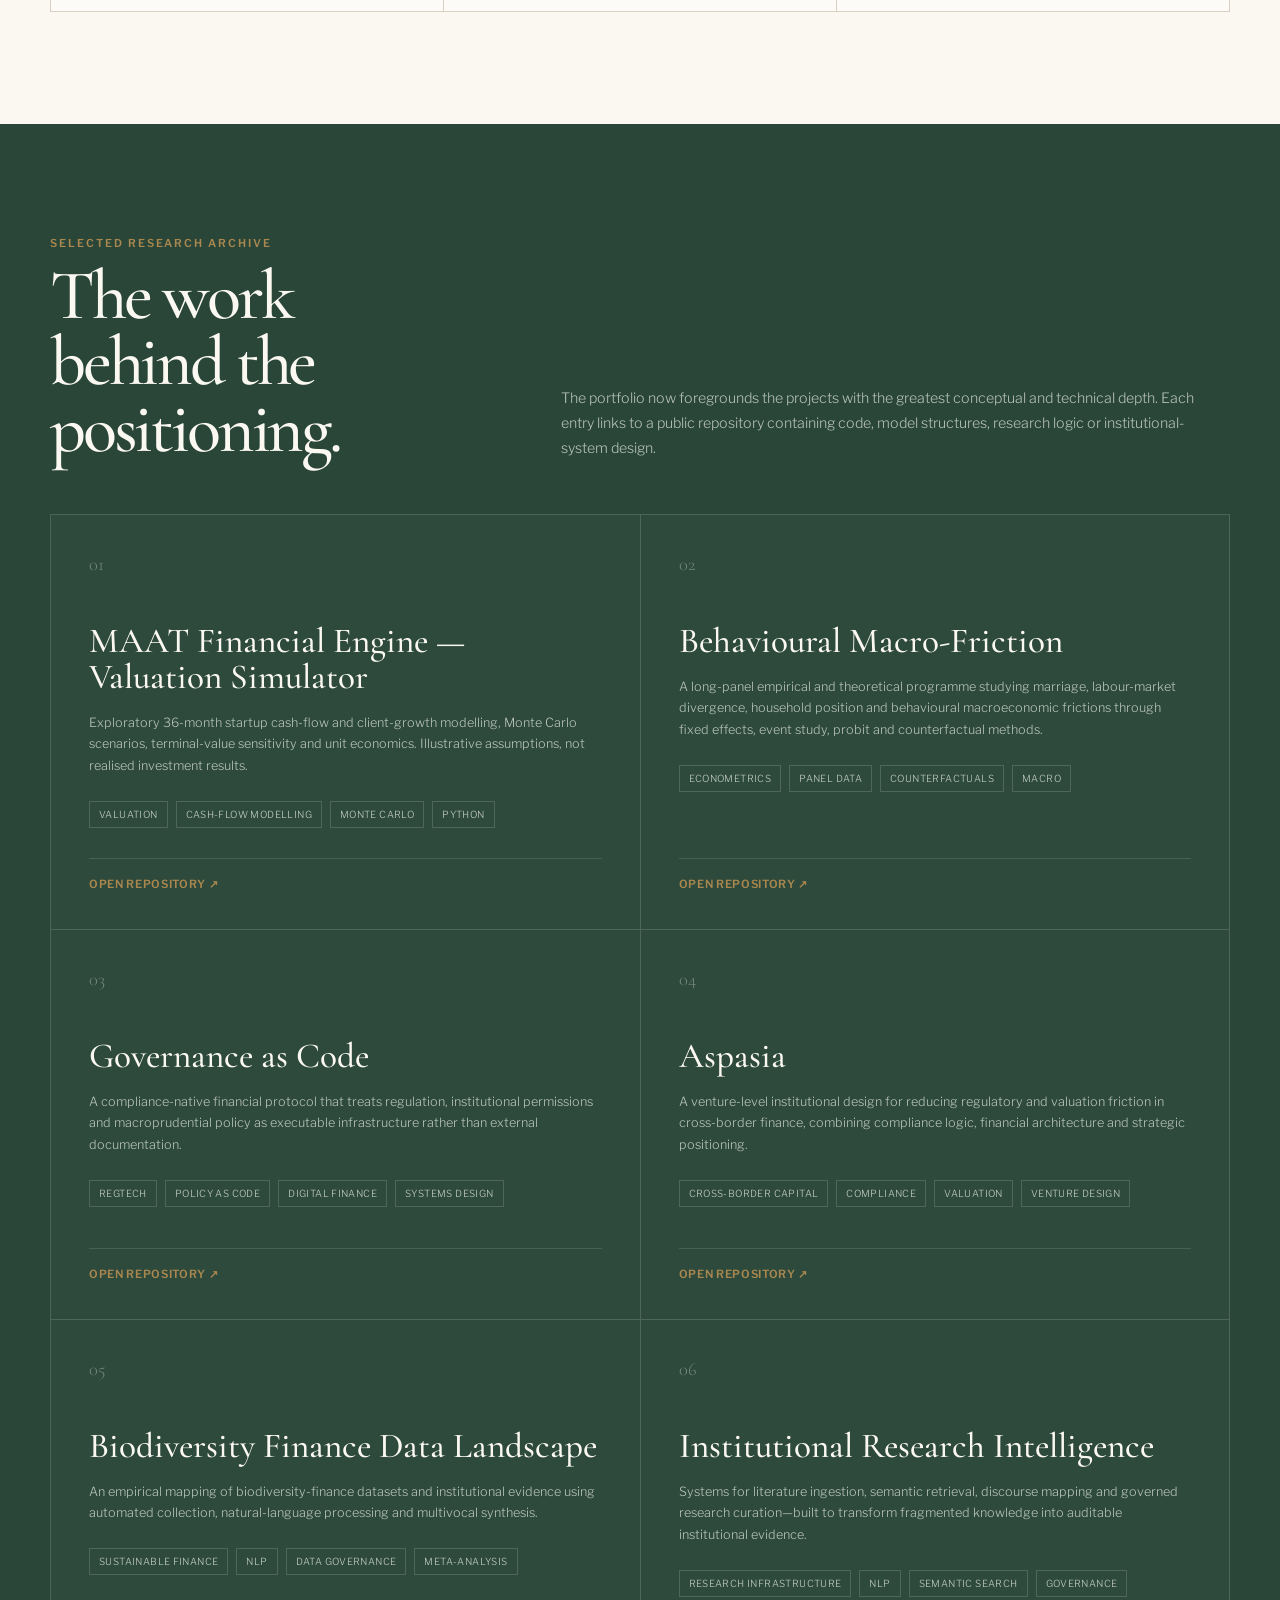
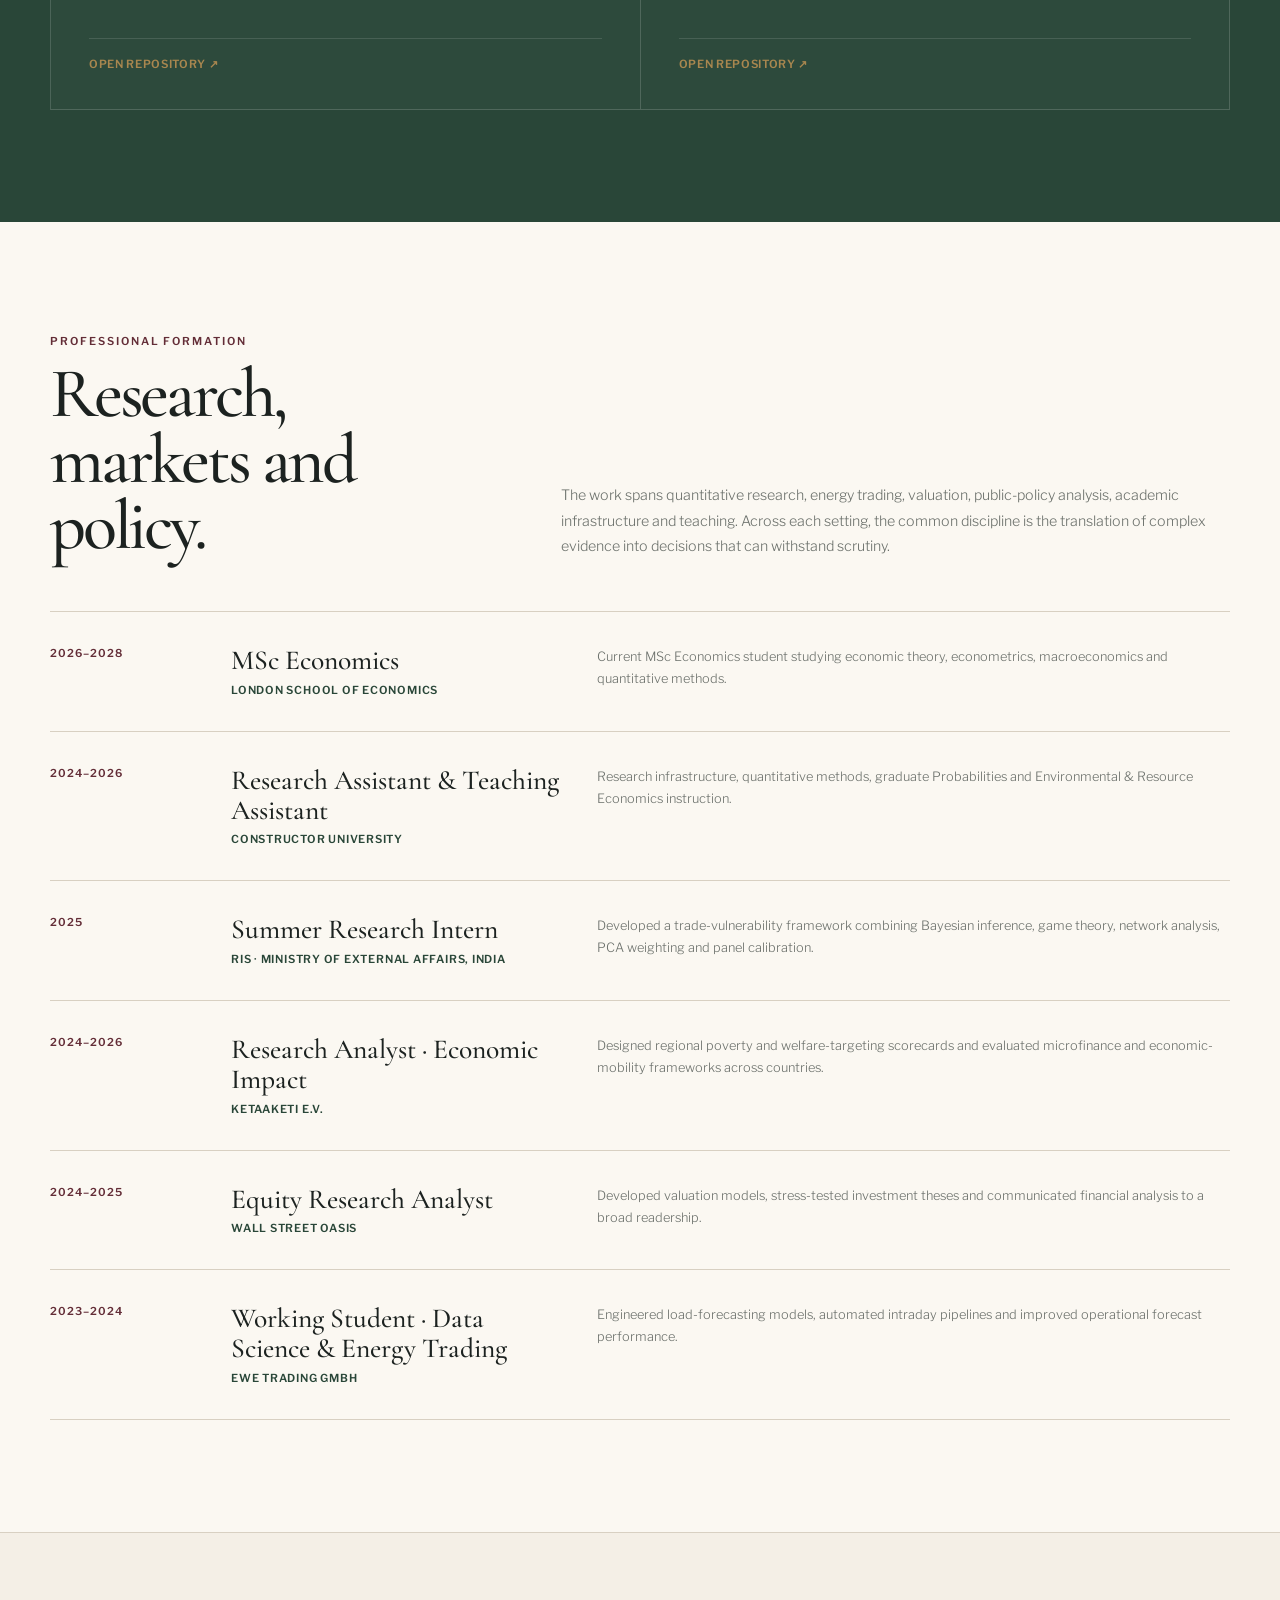
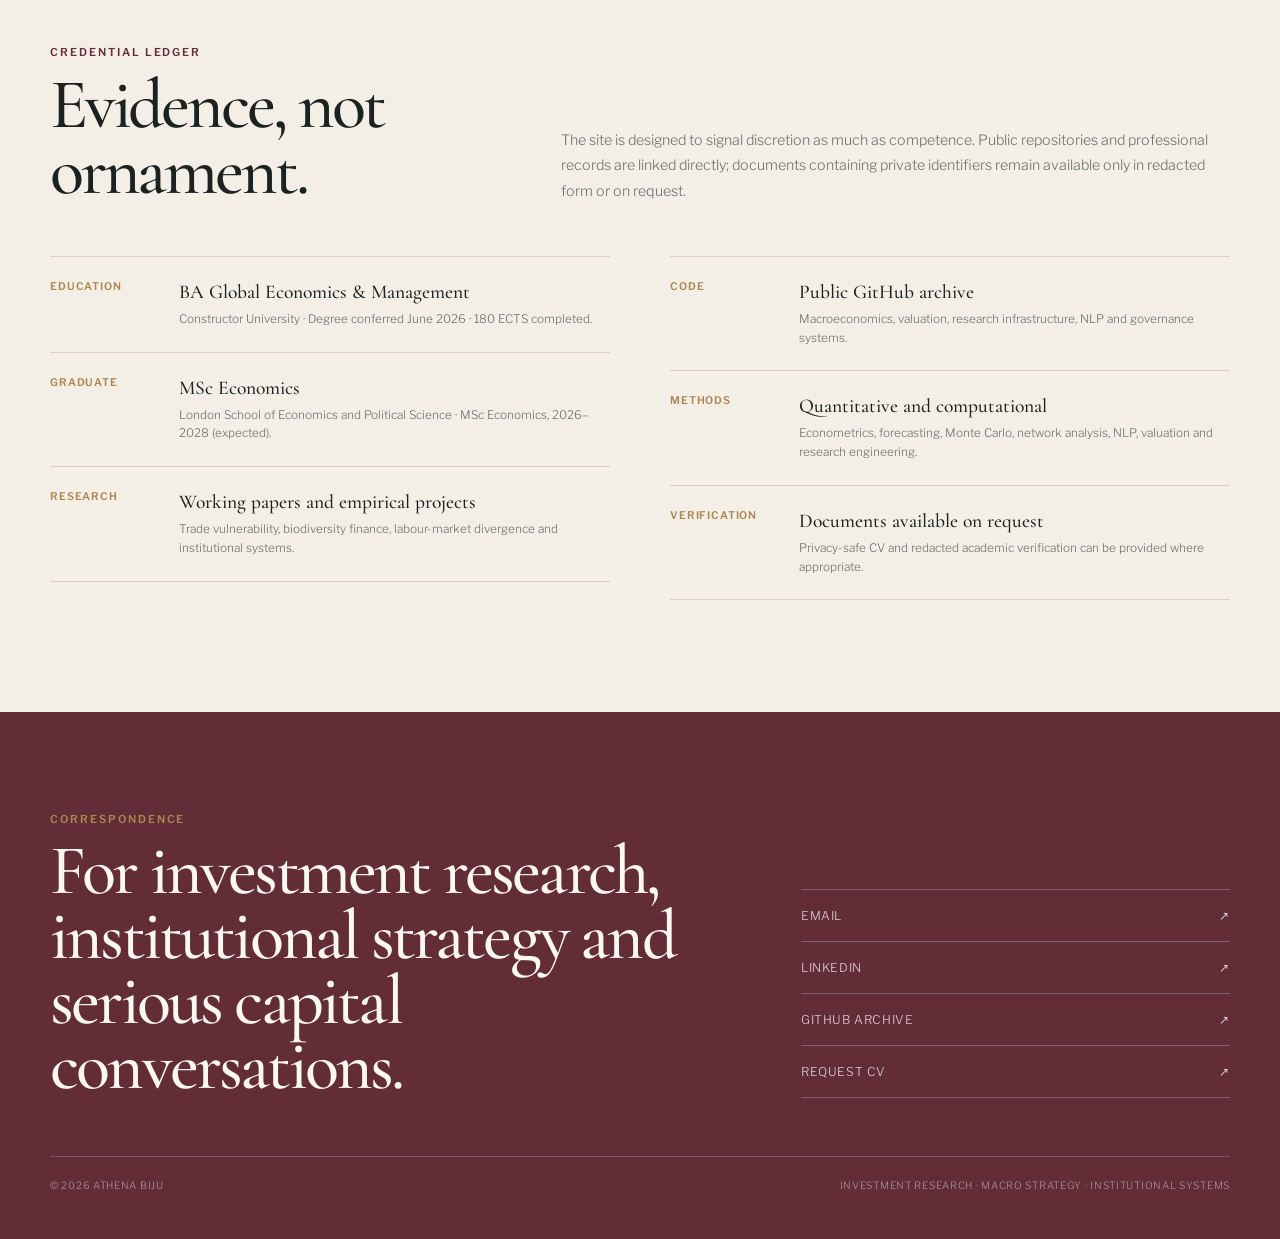
==== commit 9c7507eb: "docs: align site.html with current MSc and inspectable portfolio work" ====
--- a/site.html
+++ b/site.html
@@ -679,7 +679,7 @@
         <a href="#experience">Experience</a>
         <a href="#credentials">Credentials</a>
         <a href="https://github.com/athena-biju" target="_blank" rel="noreferrer">GitHub</a>
-        <a class="nav-cta" href="mailto:athena.biju1711@gmail.com">Contact</a>
+        <a class="nav-cta" href="mailto:athenabiju7@gmail.com">Contact</a>
       </nav>
     </div>
   </header>
@@ -691,20 +691,20 @@
           <p class="eyebrow">Investment Research · Macro Strategy · Institutional Systems</p>
           <h1>Researching capital, institutions and <em>long-term value.</em></h1>
           <p class="lede">
-            Incoming MSc Economics candidate at the London School of Economics and Political Science.
+            MSc Economics student at the London School of Economics and Political Science.
             I build rigorous, evidence-led frameworks for understanding markets, institutional risk,
             capital allocation and the systems through which economic value is created or constrained.
           </p>
 
           <div class="hero-actions">
             <a class="button button-primary" href="#work">Review selected research <span>→</span></a>
-            <a class="button button-secondary" href="mailto:athena.biju1711@gmail.com">Begin a conversation <span>↗</span></a>
+            <a class="button button-secondary" href="mailto:athenabiju7@gmail.com">Begin a conversation <span>↗</span></a>
           </div>
 
           <div class="social-row">
             <a href="https://www.linkedin.com/in/athenabiju" target="_blank" rel="noreferrer">LinkedIn ↗</a>
             <a href="https://github.com/athena-biju" target="_blank" rel="noreferrer">Research archive ↗</a>
-            <a href="mailto:athena.biju1711@gmail.com?subject=CV%20request">Request CV ↗</a>
+            <a href="mailto:athenabiju7@gmail.com?subject=CV%20request">Request CV ↗</a>
           </div>
         </div>
 
@@ -795,15 +795,15 @@
         <div class="projects">
           <article class="project">
             <span class="project-index">01</span>
-            <h3>Full Financial Data Science Framework</h3>
+            <h3>MAAT Financial Engine — Valuation Simulator</h3>
             <p>
-              A broad financial-research architecture spanning forecasting, valuation, macro variables,
-              scenario design, model comparison and investment-facing interpretation.
+              Exploratory 36-month startup cash-flow and client-growth modelling, Monte Carlo scenarios,
+              terminal-value sensitivity and unit economics. Illustrative assumptions, not realised investment results.
             </p>
             <div class="project-meta">
-              <span>Financial modelling</span><span>Forecasting</span><span>Risk</span><span>Python</span>
+              <span>Valuation</span><span>Cash-flow modelling</span><span>Monte Carlo</span><span>Python</span>
             </div>
-            <a class="project-link" href="https://github.com/athena-biju/the-full-financial-data-science-framework" target="_blank" rel="noreferrer">Open repository ↗</a>
+            <a class="project-link" href="https://github.com/athena-biju/financial-engine-valuation-simulator" target="_blank" rel="noreferrer">Open repository ↗</a>
           </article>
 
           <article class="project">
@@ -894,7 +894,7 @@
         <article class="experience-item">
           <div class="period">2026–2028</div>
           <div><h3>MSc Economics</h3><div class="organisation">London School of Economics</div></div>
-          <p>Incoming graduate student pursuing advanced training in economic theory, econometrics, macroeconomics and policy analysis.</p>
+          <p>Current MSc Economics student studying economic theory, econometrics, macroeconomics and quantitative methods.</p>
         </article>
 
         <article class="experience-item">
@@ -948,7 +948,7 @@
         <div class="ledger-grid">
           <div class="ledger-column">
             <div class="ledger-item"><span>Education</span><div><strong>BA Global Economics & Management</strong><p>Constructor University · Degree conferred June 2026 · 180 ECTS completed.</p></div></div>
-            <div class="ledger-item"><span>Graduate</span><div><strong>MSc Economics</strong><p>London School of Economics and Political Science · Incoming 2026 cohort.</p></div></div>
+            <div class="ledger-item"><span>Graduate</span><div><strong>MSc Economics</strong><p>London School of Economics and Political Science · MSc Economics, 2026–2028 (expected).</p></div></div>
             <div class="ledger-item"><span>Research</span><div><strong>Working papers and empirical projects</strong><p>Trade vulnerability, biodiversity finance, labour-market divergence and institutional systems.</p></div></div>
           </div>
 
@@ -968,10 +968,10 @@
       <div class="contact-grid">
         <h2>For investment research, institutional strategy and serious capital conversations.</h2>
         <div class="contact-links">
-          <a href="mailto:athena.biju1711@gmail.com"><span>Email</span><span>↗</span></a>
+          <a href="mailto:athenabiju7@gmail.com"><span>Email</span><span>↗</span></a>
           <a href="https://www.linkedin.com/in/athenabiju" target="_blank" rel="noreferrer"><span>LinkedIn</span><span>↗</span></a>
           <a href="https://github.com/athena-biju" target="_blank" rel="noreferrer"><span>GitHub archive</span><span>↗</span></a>
-          <a href="mailto:athena.biju1711@gmail.com?subject=CV%20request"><span>Request CV</span><span>↗</span></a>
+          <a href="mailto:athenabiju7@gmail.com?subject=CV%20request"><span>Request CV</span><span>↗</span></a>
         </div>
       </div>
 
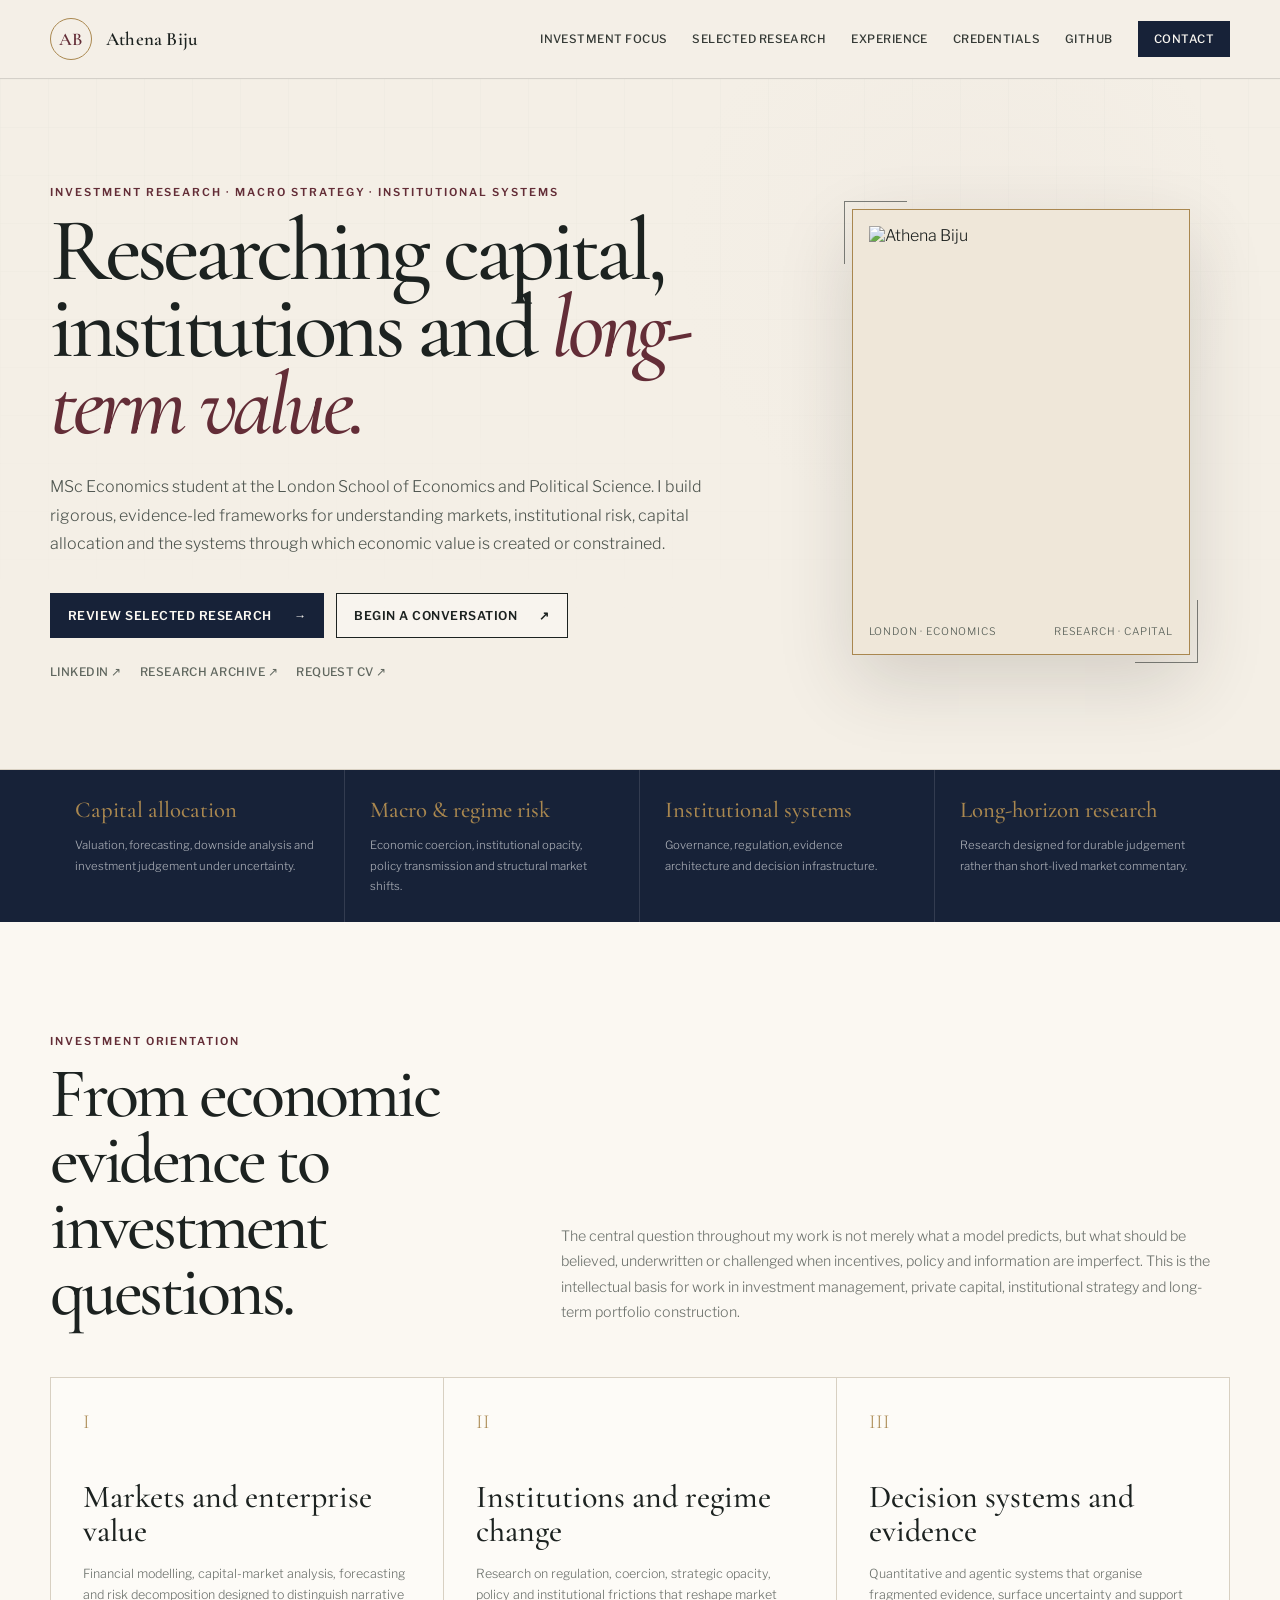
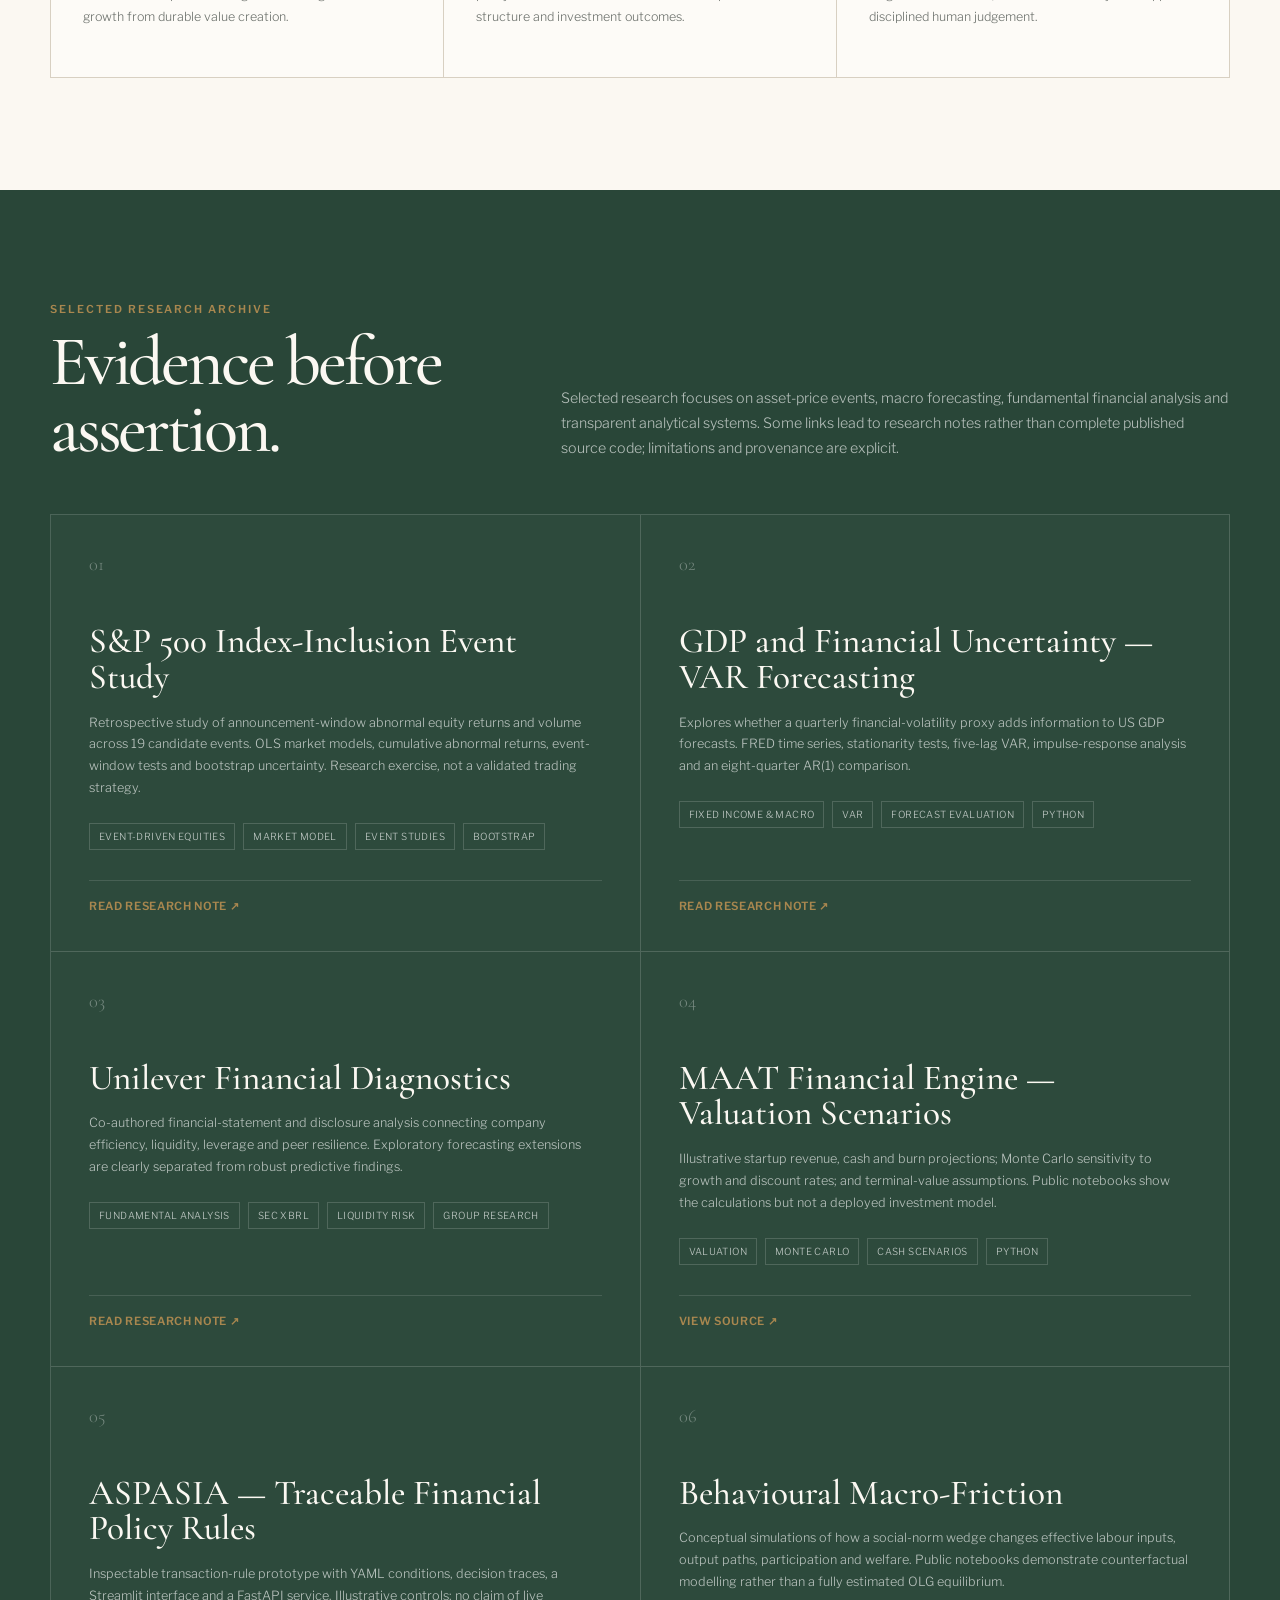
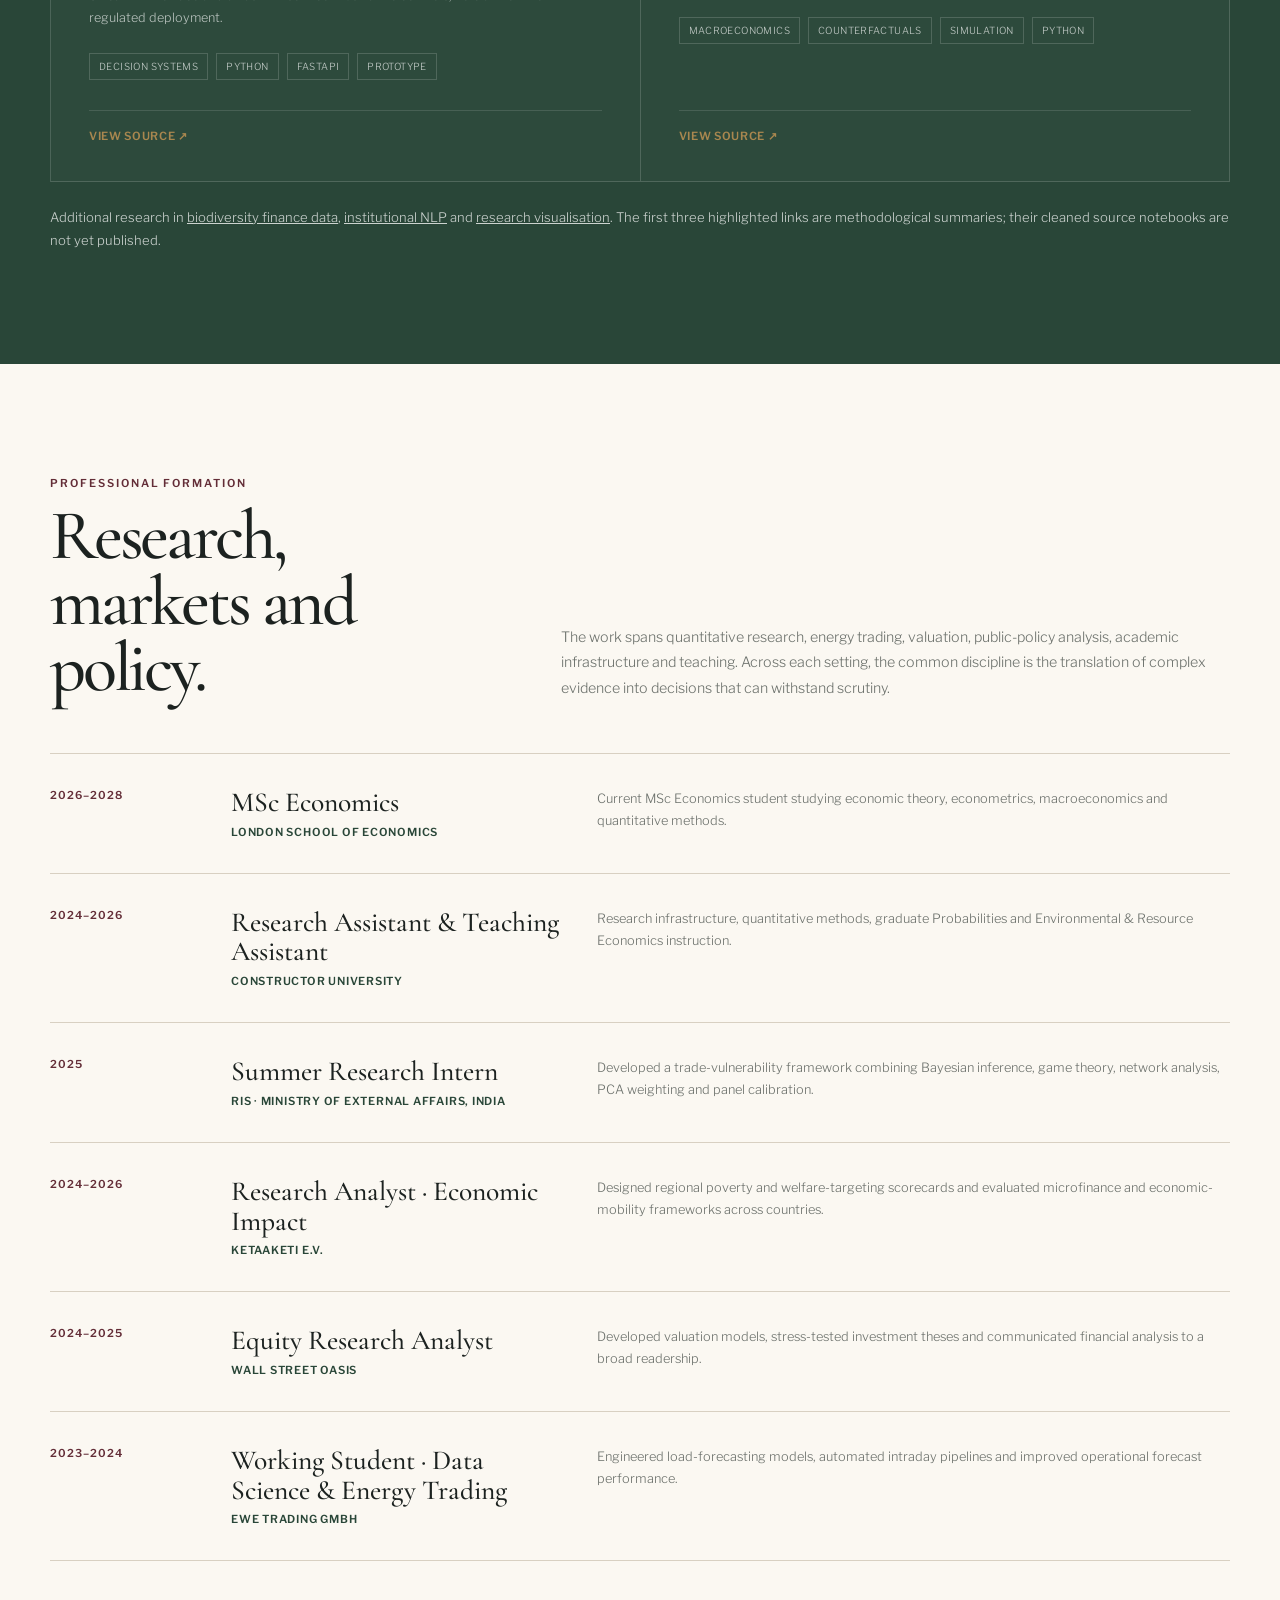
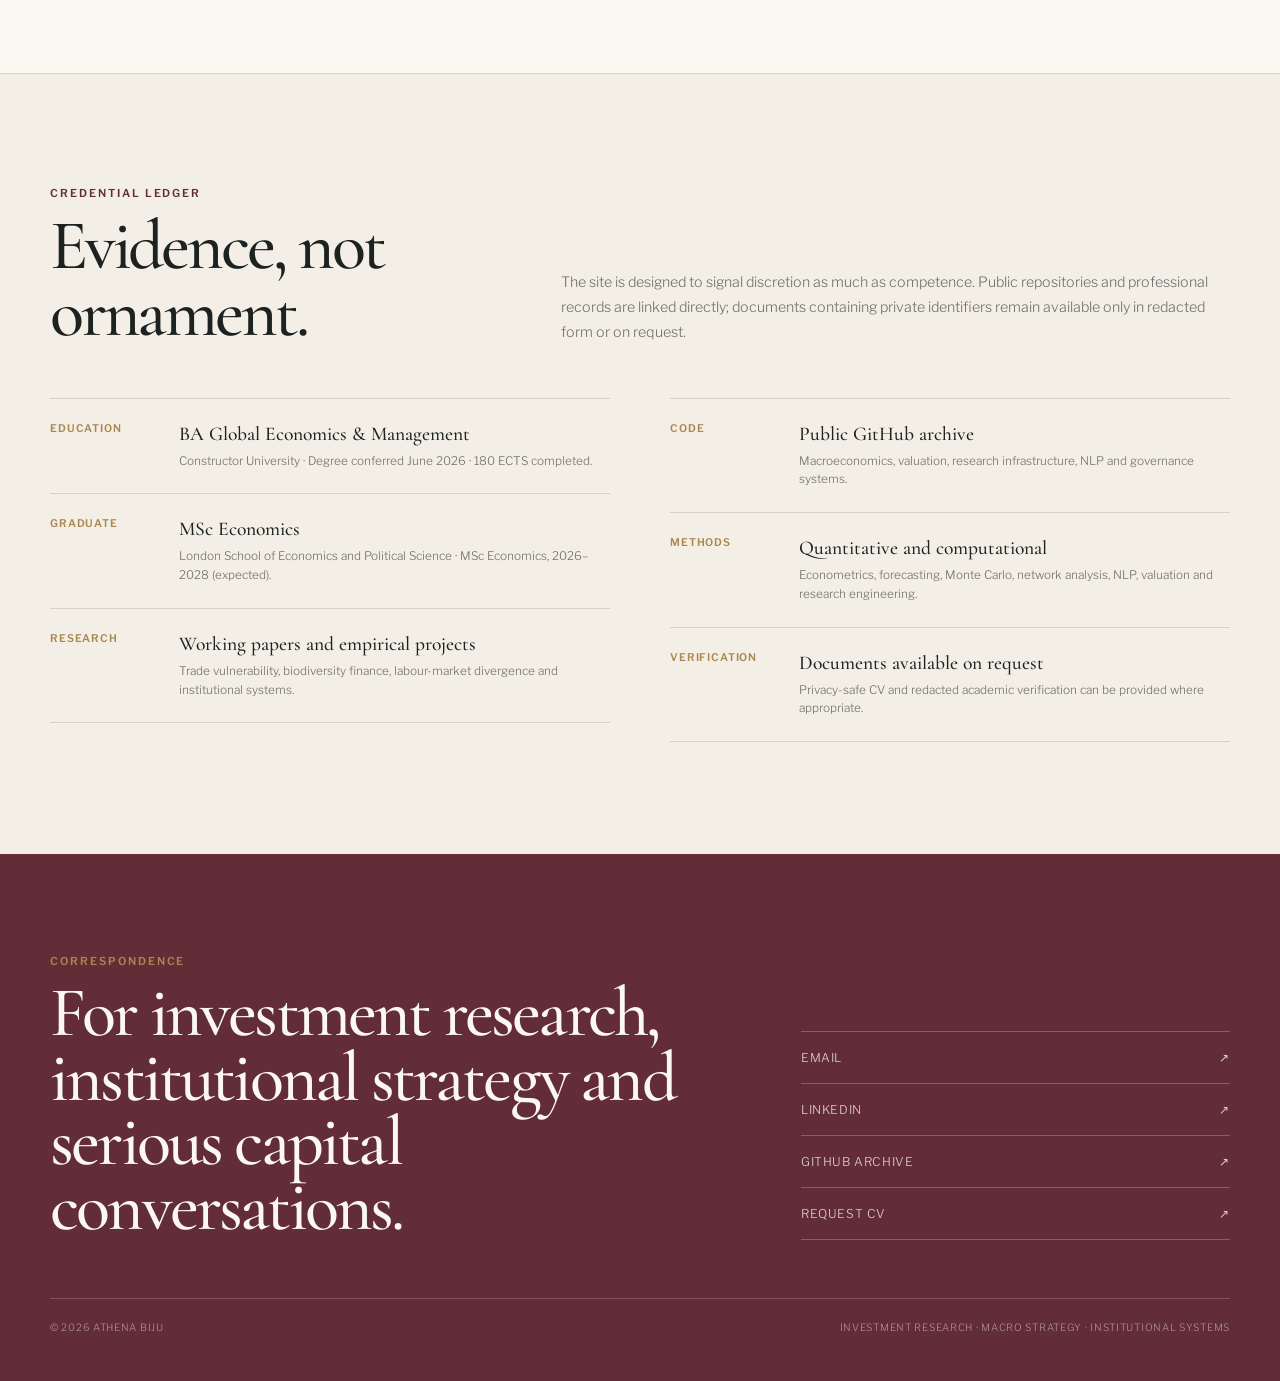
==== commit 449d2076: "portfolio: feature validated-scope investment research and source provenance" ====
--- a/site.html
+++ b/site.html
@@ -745,7 +745,7 @@
       <div class="section-heading">
         <div>
           <p class="eyebrow">Investment orientation</p>
-          <h2>A research practice built for serious capital.</h2>
+          <h2>From economic evidence to investment questions.</h2>
         </div>
         <div>
           <p>
@@ -781,13 +781,11 @@
         <div class="section-heading">
           <div>
             <p class="eyebrow">Selected research archive</p>
-            <h2>The work behind the positioning.</h2>
+            <h2>Evidence before assertion.</h2>
           </div>
           <div>
             <p>
-              The portfolio now foregrounds the projects with the greatest conceptual and technical depth.
-              Each entry links to a public repository containing code, model structures, research logic or
-              institutional-system design.
+              Selected research focuses on asset-price events, macro forecasting, fundamental financial analysis and transparent analytical systems. Some links lead to research notes rather than complete published source code; limitations and provenance are explicit.
             </p>
           </div>
         </div>
@@ -795,83 +793,53 @@
         <div class="projects">
           <article class="project">
             <span class="project-index">01</span>
-            <h3>MAAT Financial Engine — Valuation Simulator</h3>
-            <p>
-              Exploratory 36-month startup cash-flow and client-growth modelling, Monte Carlo scenarios,
-              terminal-value sensitivity and unit economics. Illustrative assumptions, not realised investment results.
-            </p>
-            <div class="project-meta">
-              <span>Valuation</span><span>Cash-flow modelling</span><span>Monte Carlo</span><span>Python</span>
-            </div>
-            <a class="project-link" href="https://github.com/athena-biju/financial-engine-valuation-simulator" target="_blank" rel="noreferrer">Open repository ↗</a>
+            <h3>S&amp;P 500 Index-Inclusion Event Study</h3>
+            <p>Retrospective study of announcement-window abnormal equity returns and volume across 19 candidate events. OLS market models, cumulative abnormal returns, event-window tests and bootstrap uncertainty. Research exercise, not a validated trading strategy.</p>
+            <div class="project-meta"><span>Event-driven equities</span><span>Market model</span><span>Event studies</span><span>Bootstrap</span></div>
+            <a class="project-link" href="https://github.com/athena-biju/rwi-portfolio-athena-biju/blob/main/research/index-inclusion-event-study.md" target="_blank" rel="noreferrer">Read research note ↗</a>
           </article>
 
           <article class="project">
             <span class="project-index">02</span>
-            <h3>Behavioural Macro-Friction</h3>
-            <p>
-              A long-panel empirical and theoretical programme studying marriage, labour-market divergence,
-              household position and behavioural macroeconomic frictions through fixed effects, event study,
-              probit and counterfactual methods.
-            </p>
-            <div class="project-meta">
-              <span>Econometrics</span><span>Panel data</span><span>Counterfactuals</span><span>Macro</span>
-            </div>
-            <a class="project-link" href="https://github.com/athena-biju/behavioural-macro-friction" target="_blank" rel="noreferrer">Open repository ↗</a>
+            <h3>GDP and Financial Uncertainty — VAR Forecasting</h3>
+            <p>Explores whether a quarterly financial-volatility proxy adds information to US GDP forecasts. FRED time series, stationarity tests, five-lag VAR, impulse-response analysis and an eight-quarter AR(1) comparison.</p>
+            <div class="project-meta"><span>Fixed income & macro</span><span>VAR</span><span>Forecast evaluation</span><span>Python</span></div>
+            <a class="project-link" href="https://github.com/athena-biju/rwi-portfolio-athena-biju/blob/main/research/gdp-uncertainty-var.md" target="_blank" rel="noreferrer">Read research note ↗</a>
           </article>
 
           <article class="project">
             <span class="project-index">03</span>
-            <h3>Governance as Code</h3>
-            <p>
-              A compliance-native financial protocol that treats regulation, institutional permissions
-              and macroprudential policy as executable infrastructure rather than external documentation.
-            </p>
-            <div class="project-meta">
-              <span>RegTech</span><span>Policy as code</span><span>Digital finance</span><span>Systems design</span>
-            </div>
-            <a class="project-link" href="https://github.com/athena-biju/governance-as-code" target="_blank" rel="noreferrer">Open repository ↗</a>
+            <h3>Unilever Financial Diagnostics</h3>
+            <p>Co-authored financial-statement and disclosure analysis connecting company efficiency, liquidity, leverage and peer resilience. Exploratory forecasting extensions are clearly separated from robust predictive findings.</p>
+            <div class="project-meta"><span>Fundamental analysis</span><span>SEC XBRL</span><span>Liquidity risk</span><span>Group research</span></div>
+            <a class="project-link" href="https://github.com/athena-biju/rwi-portfolio-athena-biju/blob/main/research/unilever-financial-diagnostics.md" target="_blank" rel="noreferrer">Read research note ↗</a>
           </article>
 
           <article class="project">
             <span class="project-index">04</span>
-            <h3>Aspasia</h3>
-            <p>
-              A venture-level institutional design for reducing regulatory and valuation friction in
-              cross-border finance, combining compliance logic, financial architecture and strategic positioning.
-            </p>
-            <div class="project-meta">
-              <span>Cross-border capital</span><span>Compliance</span><span>Valuation</span><span>Venture design</span>
-            </div>
-            <a class="project-link" href="https://github.com/athena-biju/aspasia" target="_blank" rel="noreferrer">Open repository ↗</a>
+            <h3>MAAT Financial Engine — Valuation Scenarios</h3>
+            <p>Illustrative startup revenue, cash and burn projections; Monte Carlo sensitivity to growth and discount rates; and terminal-value assumptions. Public notebooks show the calculations but not a deployed investment model.</p>
+            <div class="project-meta"><span>Valuation</span><span>Monte Carlo</span><span>Cash scenarios</span><span>Python</span></div>
+            <a class="project-link" href="https://github.com/athena-biju/financial-engine-valuation-simulator" target="_blank" rel="noreferrer">View source ↗</a>
           </article>
 
           <article class="project">
             <span class="project-index">05</span>
-            <h3>Biodiversity Finance Data Landscape</h3>
-            <p>
-              An empirical mapping of biodiversity-finance datasets and institutional evidence using
-              automated collection, natural-language processing and multivocal synthesis.
-            </p>
-            <div class="project-meta">
-              <span>Sustainable finance</span><span>NLP</span><span>Data governance</span><span>Meta-analysis</span>
-            </div>
-            <a class="project-link" href="https://github.com/athena-biju/mlr-biodiversity-finance" target="_blank" rel="noreferrer">Open repository ↗</a>
+            <h3>ASPASIA — Traceable Financial Policy Rules</h3>
+            <p>Inspectable transaction-rule prototype with YAML conditions, decision traces, a Streamlit interface and a FastAPI service. Illustrative controls; no claim of live regulated deployment.</p>
+            <div class="project-meta"><span>Decision systems</span><span>Python</span><span>FastAPI</span><span>Prototype</span></div>
+            <a class="project-link" href="https://github.com/athena-biju/aspasia" target="_blank" rel="noreferrer">View source ↗</a>
           </article>
 
           <article class="project">
             <span class="project-index">06</span>
-            <h3>Institutional Research Intelligence</h3>
-            <p>
-              Systems for literature ingestion, semantic retrieval, discourse mapping and governed research
-              curation—built to transform fragmented knowledge into auditable institutional evidence.
-            </p>
-            <div class="project-meta">
-              <span>Research infrastructure</span><span>NLP</span><span>Semantic search</span><span>Governance</span>
-            </div>
-            <a class="project-link" href="https://github.com/athena-biju/green-lit-review" target="_blank" rel="noreferrer">Open repository ↗</a>
+            <h3>Behavioural Macro-Friction</h3>
+            <p>Conceptual simulations of how a social-norm wedge changes effective labour inputs, output paths, participation and welfare. Public notebooks demonstrate counterfactual modelling rather than a fully estimated OLG equilibrium.</p>
+            <div class="project-meta"><span>Macroeconomics</span><span>Counterfactuals</span><span>Simulation</span><span>Python</span></div>
+            <a class="project-link" href="https://github.com/athena-biju/behavioural-macro-friction" target="_blank" rel="noreferrer">View source ↗</a>
           </article>
         </div>
+        <p style="margin:24px 0 0;color:rgba(255,255,255,.76);font-size:.82rem;line-height:1.75">Additional research in <a href="https://github.com/athena-biju/mlr-biodiversity-finance" target="_blank" rel="noreferrer" style="text-decoration:underline">biodiversity finance data</a>, <a href="https://github.com/athena-biju/nlp-institutional-benchmarking" target="_blank" rel="noreferrer" style="text-decoration:underline">institutional NLP</a> and <a href="https://github.com/athena-biju/green-lit-review" target="_blank" rel="noreferrer" style="text-decoration:underline">research visualisation</a>. The first three highlighted links are methodological summaries; their cleaned source notebooks are not yet published.</p>
       </div>
     </section>
 
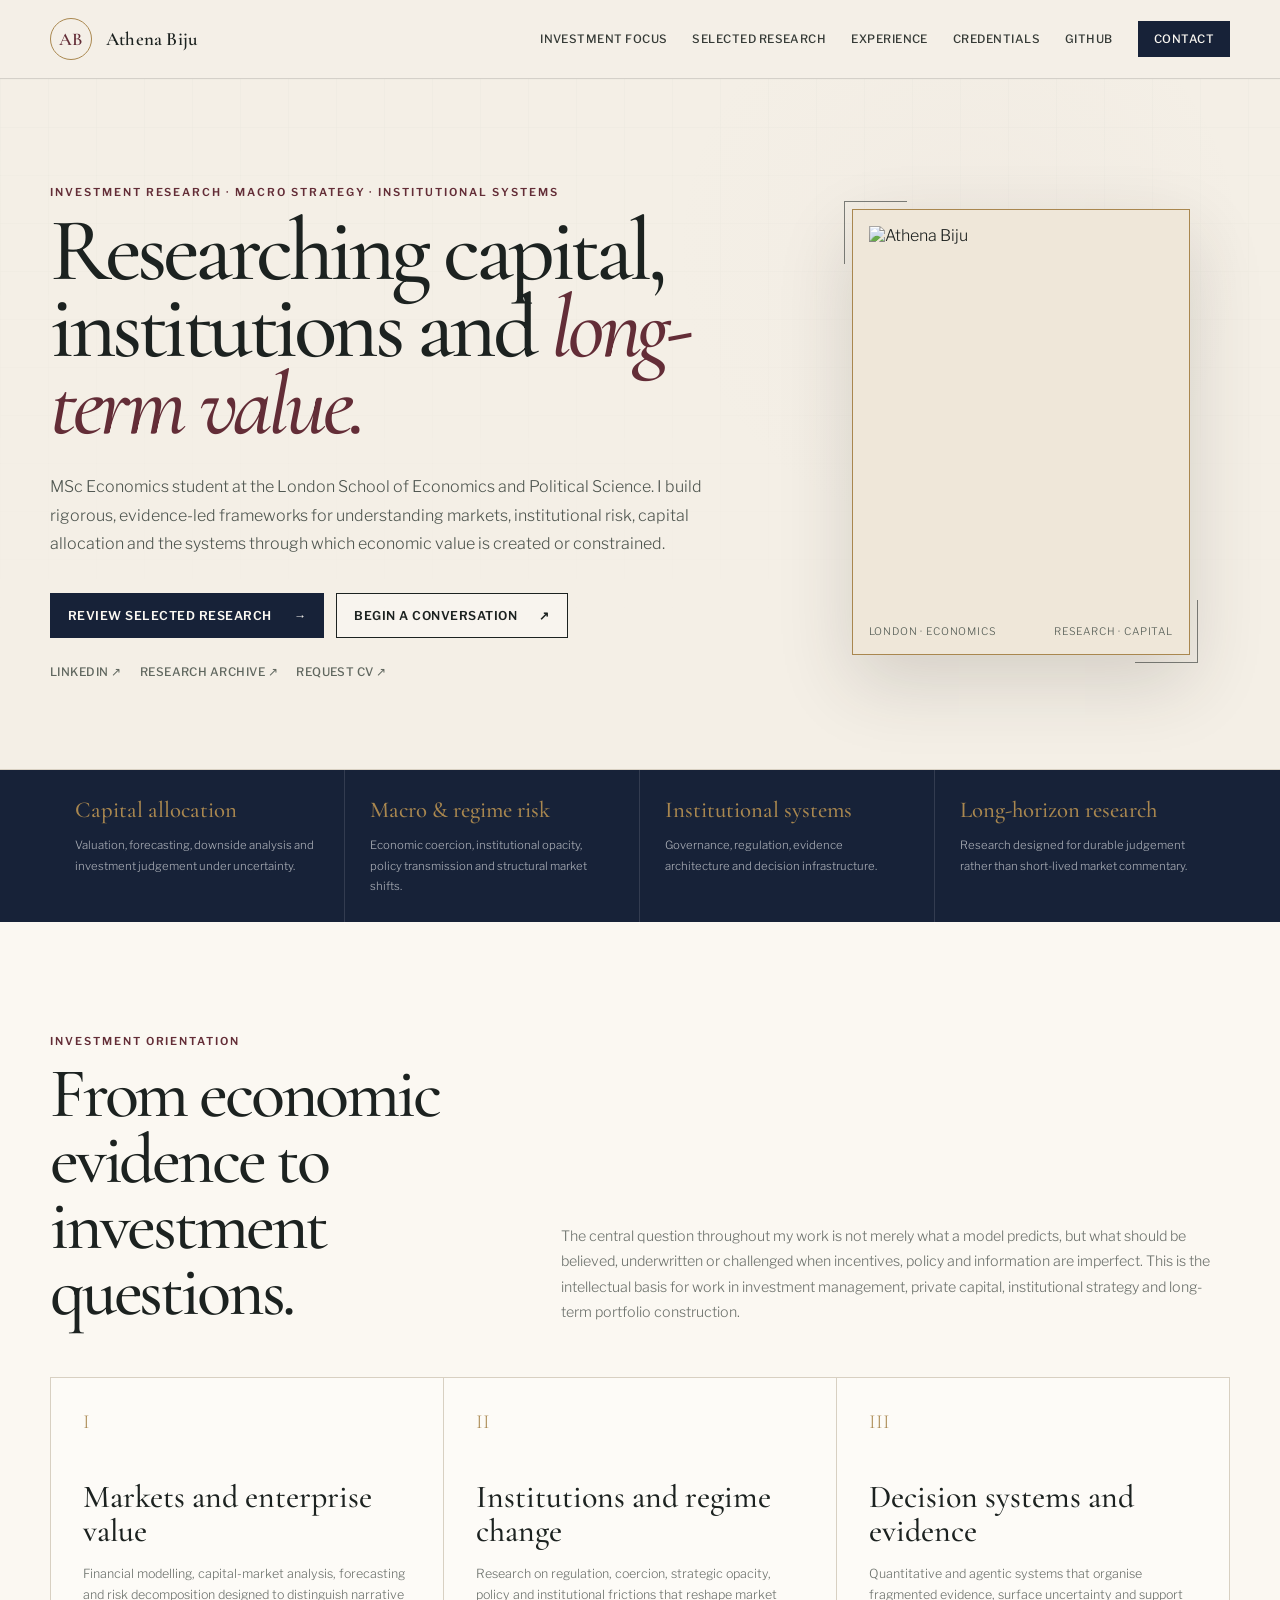
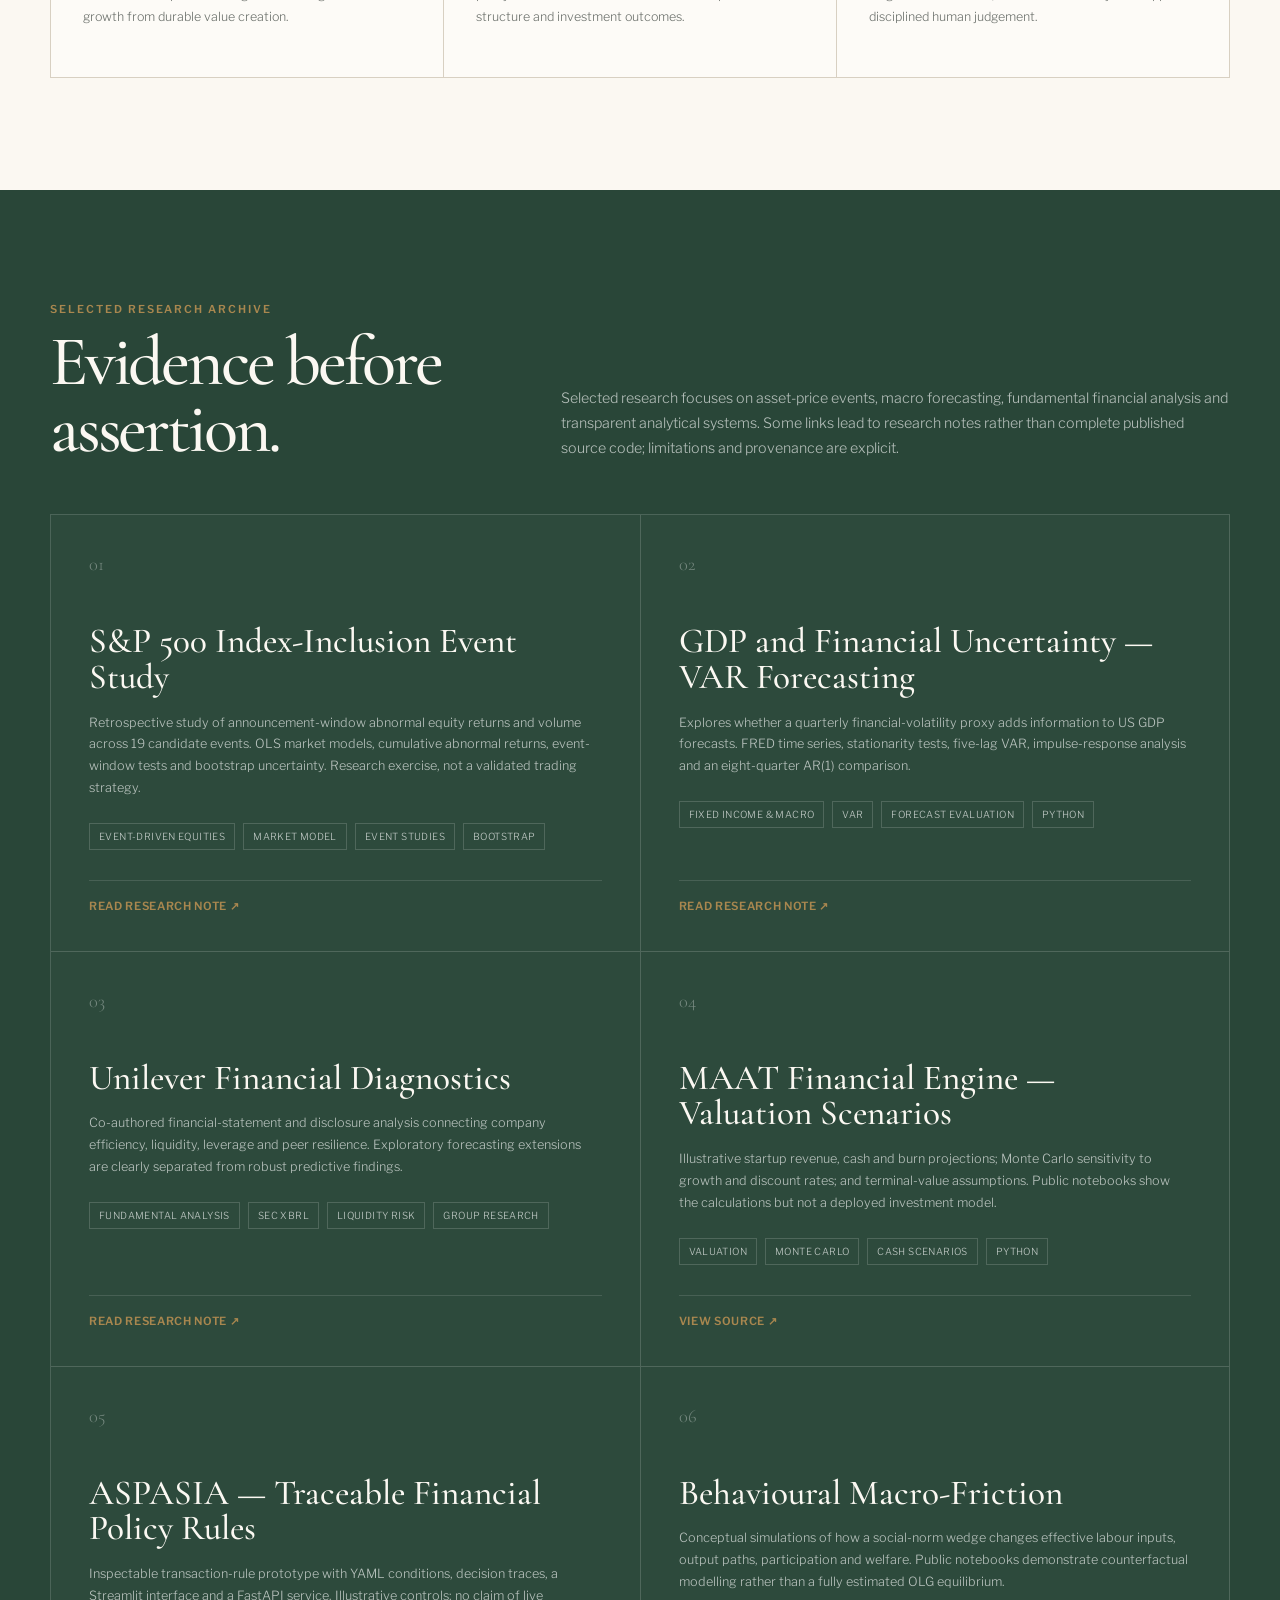
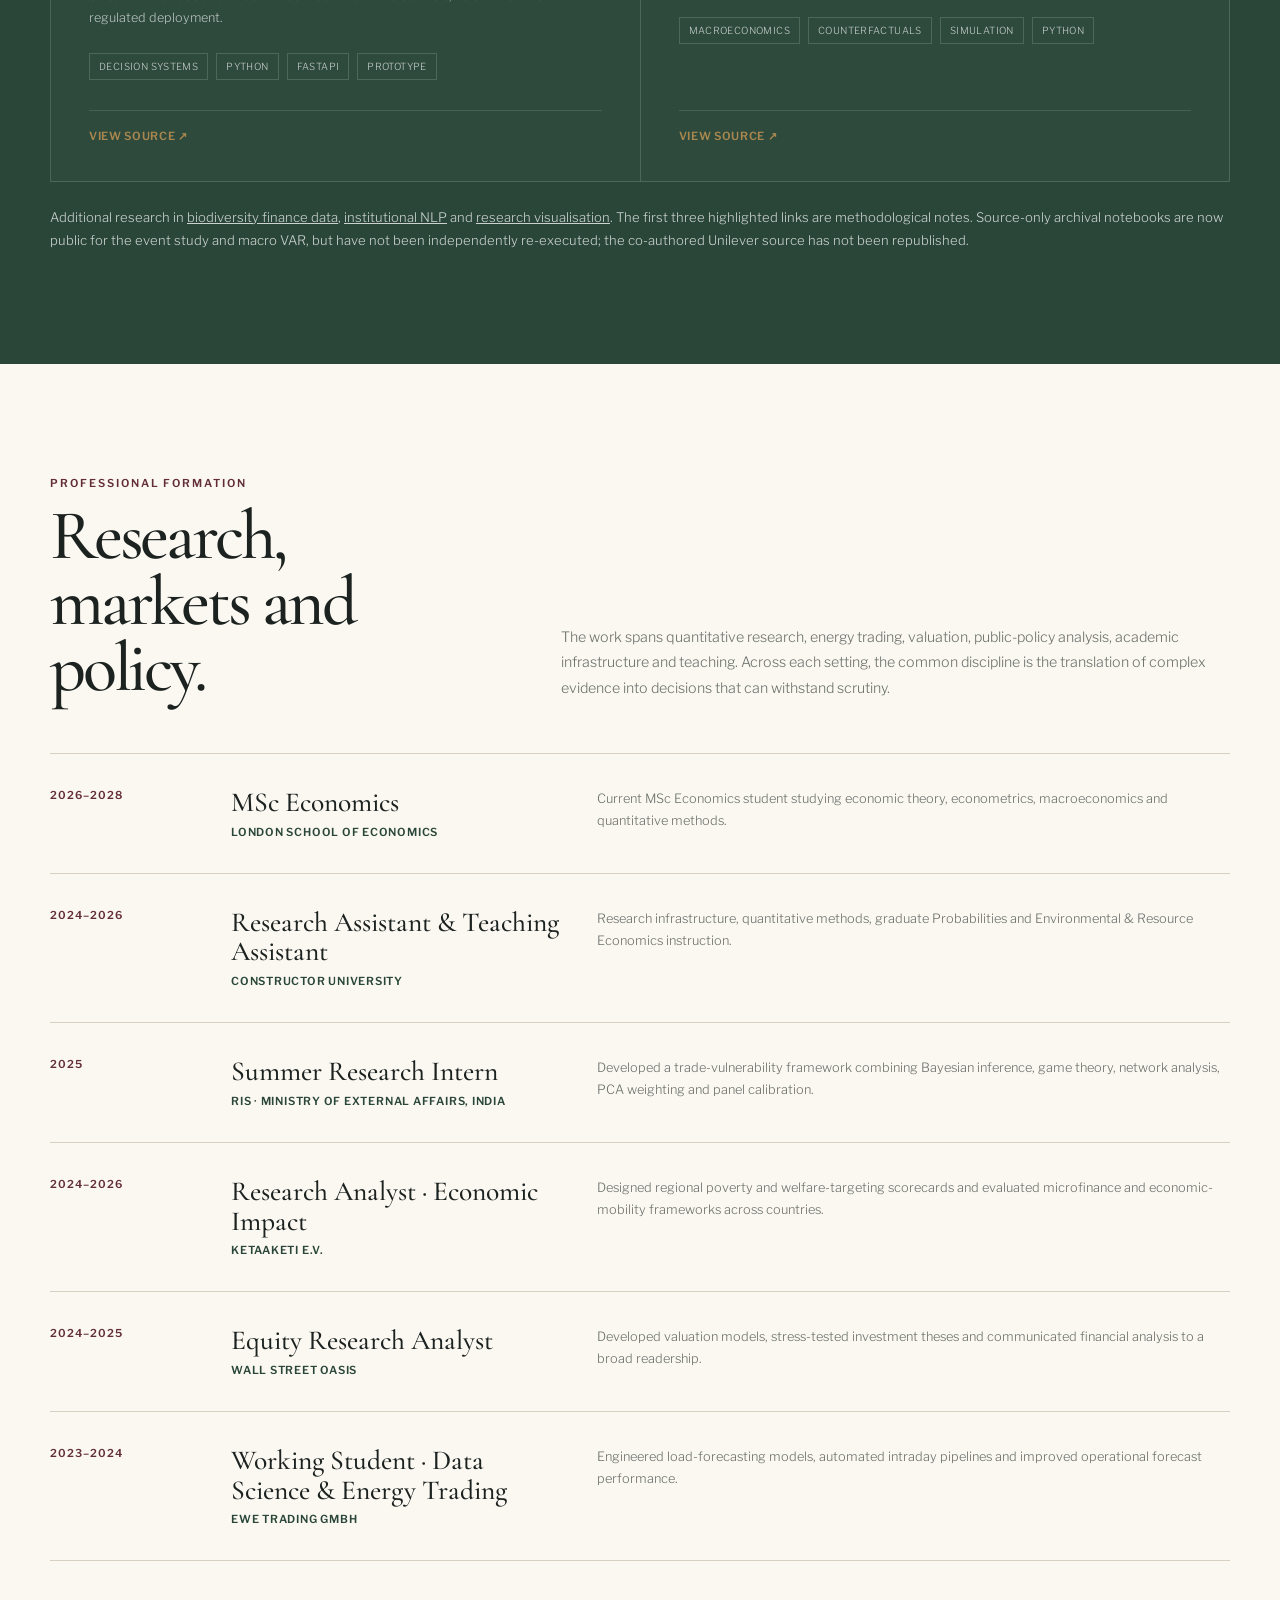
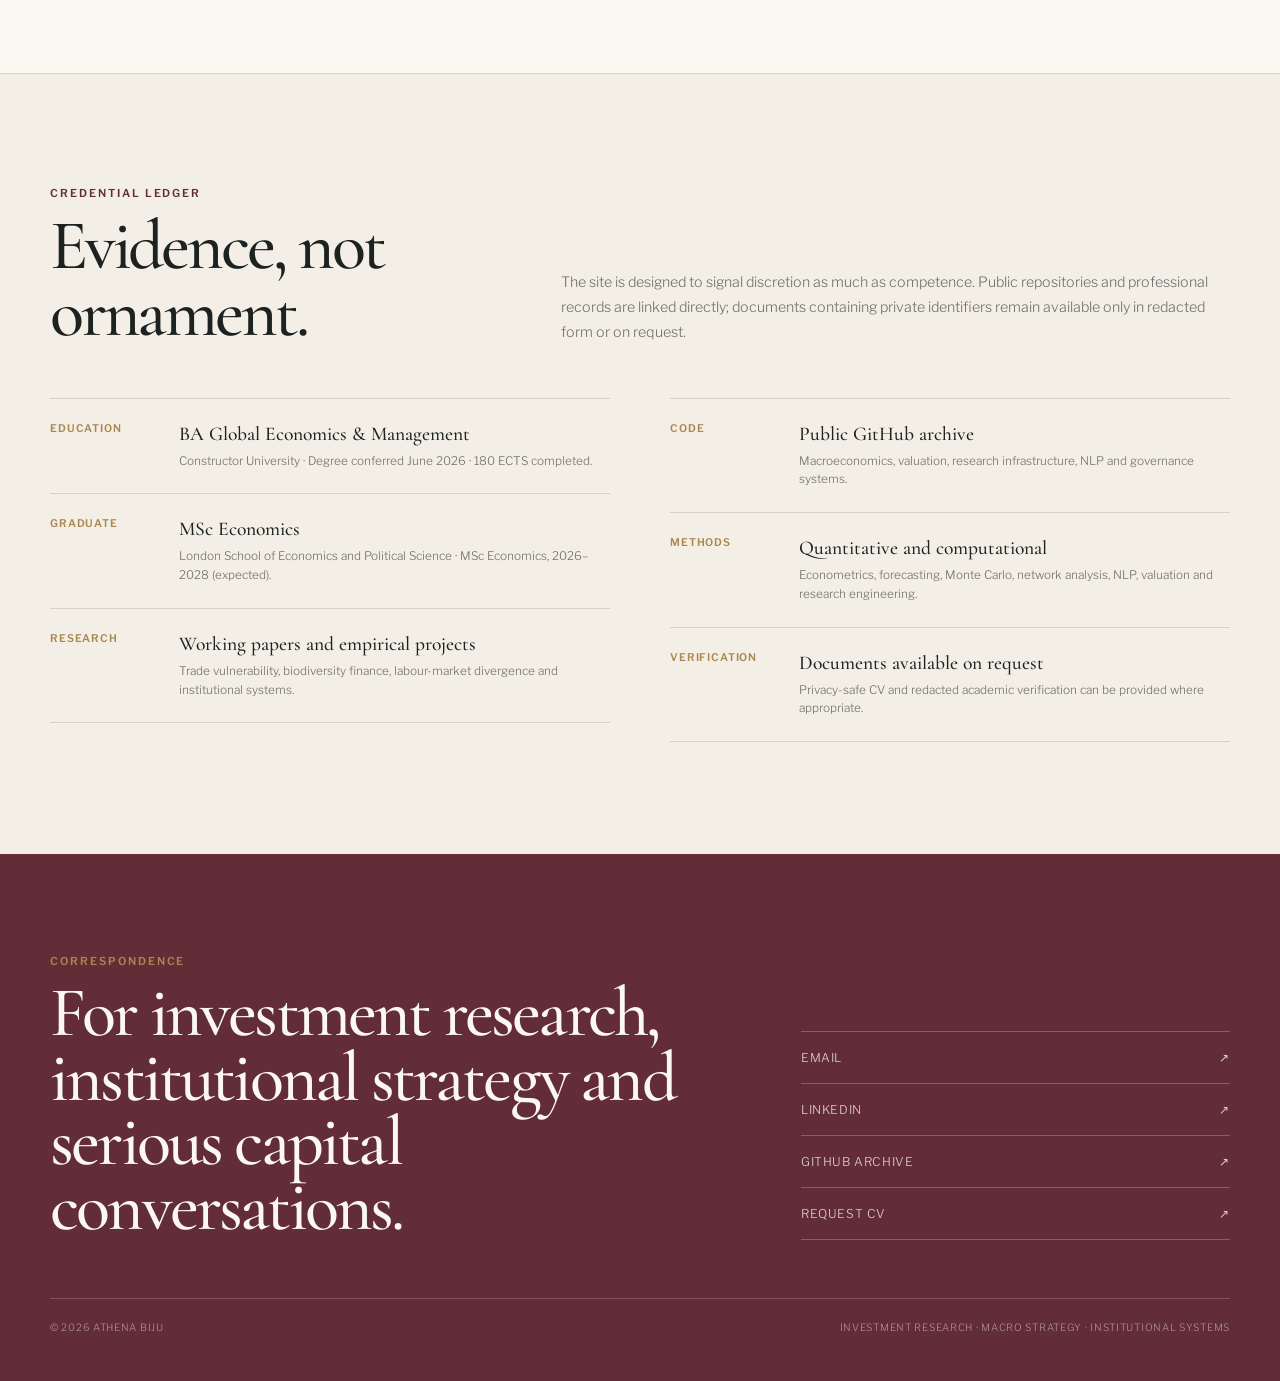
==== commit beb1afe8: "docs: link published source-only notebook archives" ====
--- a/site.html
+++ b/site.html
@@ -839,7 +839,7 @@
             <a class="project-link" href="https://github.com/athena-biju/behavioural-macro-friction" target="_blank" rel="noreferrer">View source ↗</a>
           </article>
         </div>
-        <p style="margin:24px 0 0;color:rgba(255,255,255,.76);font-size:.82rem;line-height:1.75">Additional research in <a href="https://github.com/athena-biju/mlr-biodiversity-finance" target="_blank" rel="noreferrer" style="text-decoration:underline">biodiversity finance data</a>, <a href="https://github.com/athena-biju/nlp-institutional-benchmarking" target="_blank" rel="noreferrer" style="text-decoration:underline">institutional NLP</a> and <a href="https://github.com/athena-biju/green-lit-review" target="_blank" rel="noreferrer" style="text-decoration:underline">research visualisation</a>. The first three highlighted links are methodological summaries; their cleaned source notebooks are not yet published.</p>
+        <p style="margin:24px 0 0;color:rgba(255,255,255,.76);font-size:.82rem;line-height:1.75">Additional research in <a href="https://github.com/athena-biju/mlr-biodiversity-finance" target="_blank" rel="noreferrer" style="text-decoration:underline">biodiversity finance data</a>, <a href="https://github.com/athena-biju/nlp-institutional-benchmarking" target="_blank" rel="noreferrer" style="text-decoration:underline">institutional NLP</a> and <a href="https://github.com/athena-biju/green-lit-review" target="_blank" rel="noreferrer" style="text-decoration:underline">research visualisation</a>. The first three highlighted links are methodological notes. Source-only archival notebooks are now public for the event study and macro VAR, but have not been independently re-executed; the co-authored Unilever source has not been republished.</p>
       </div>
     </section>
 
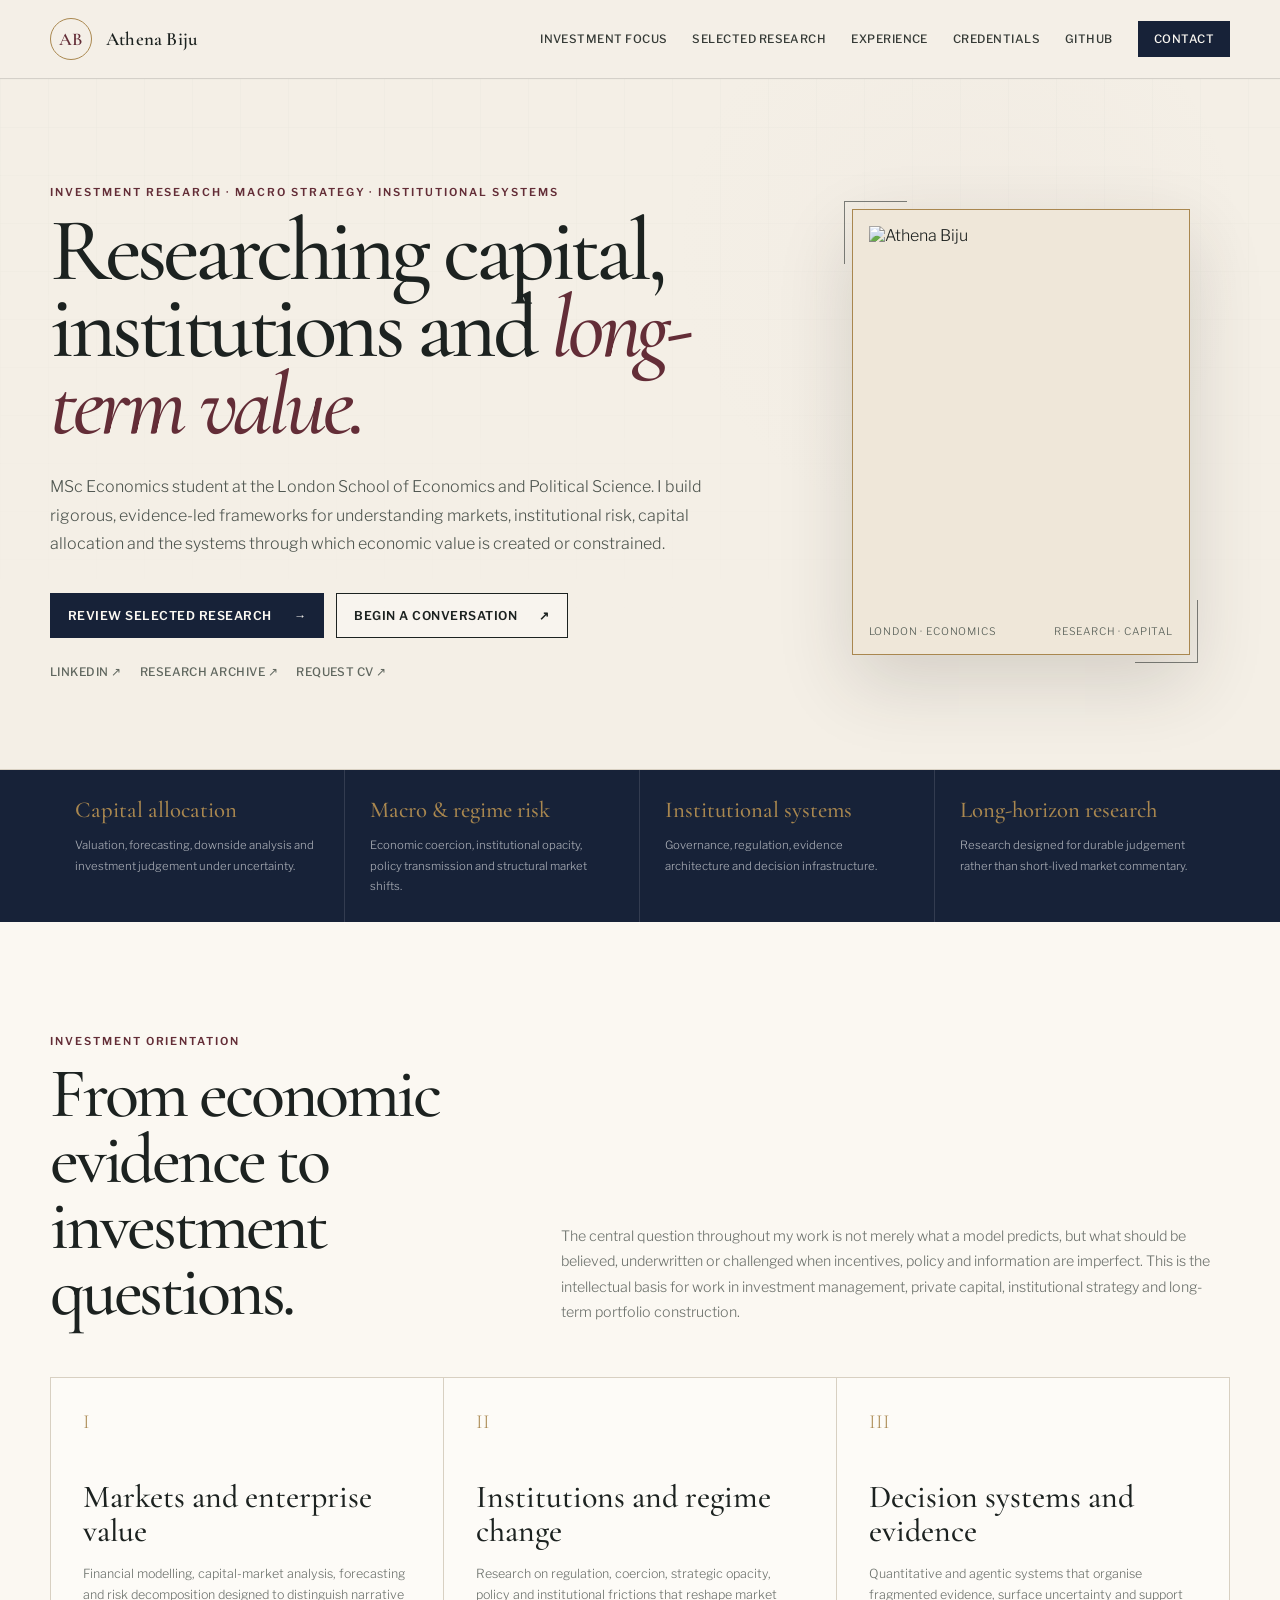
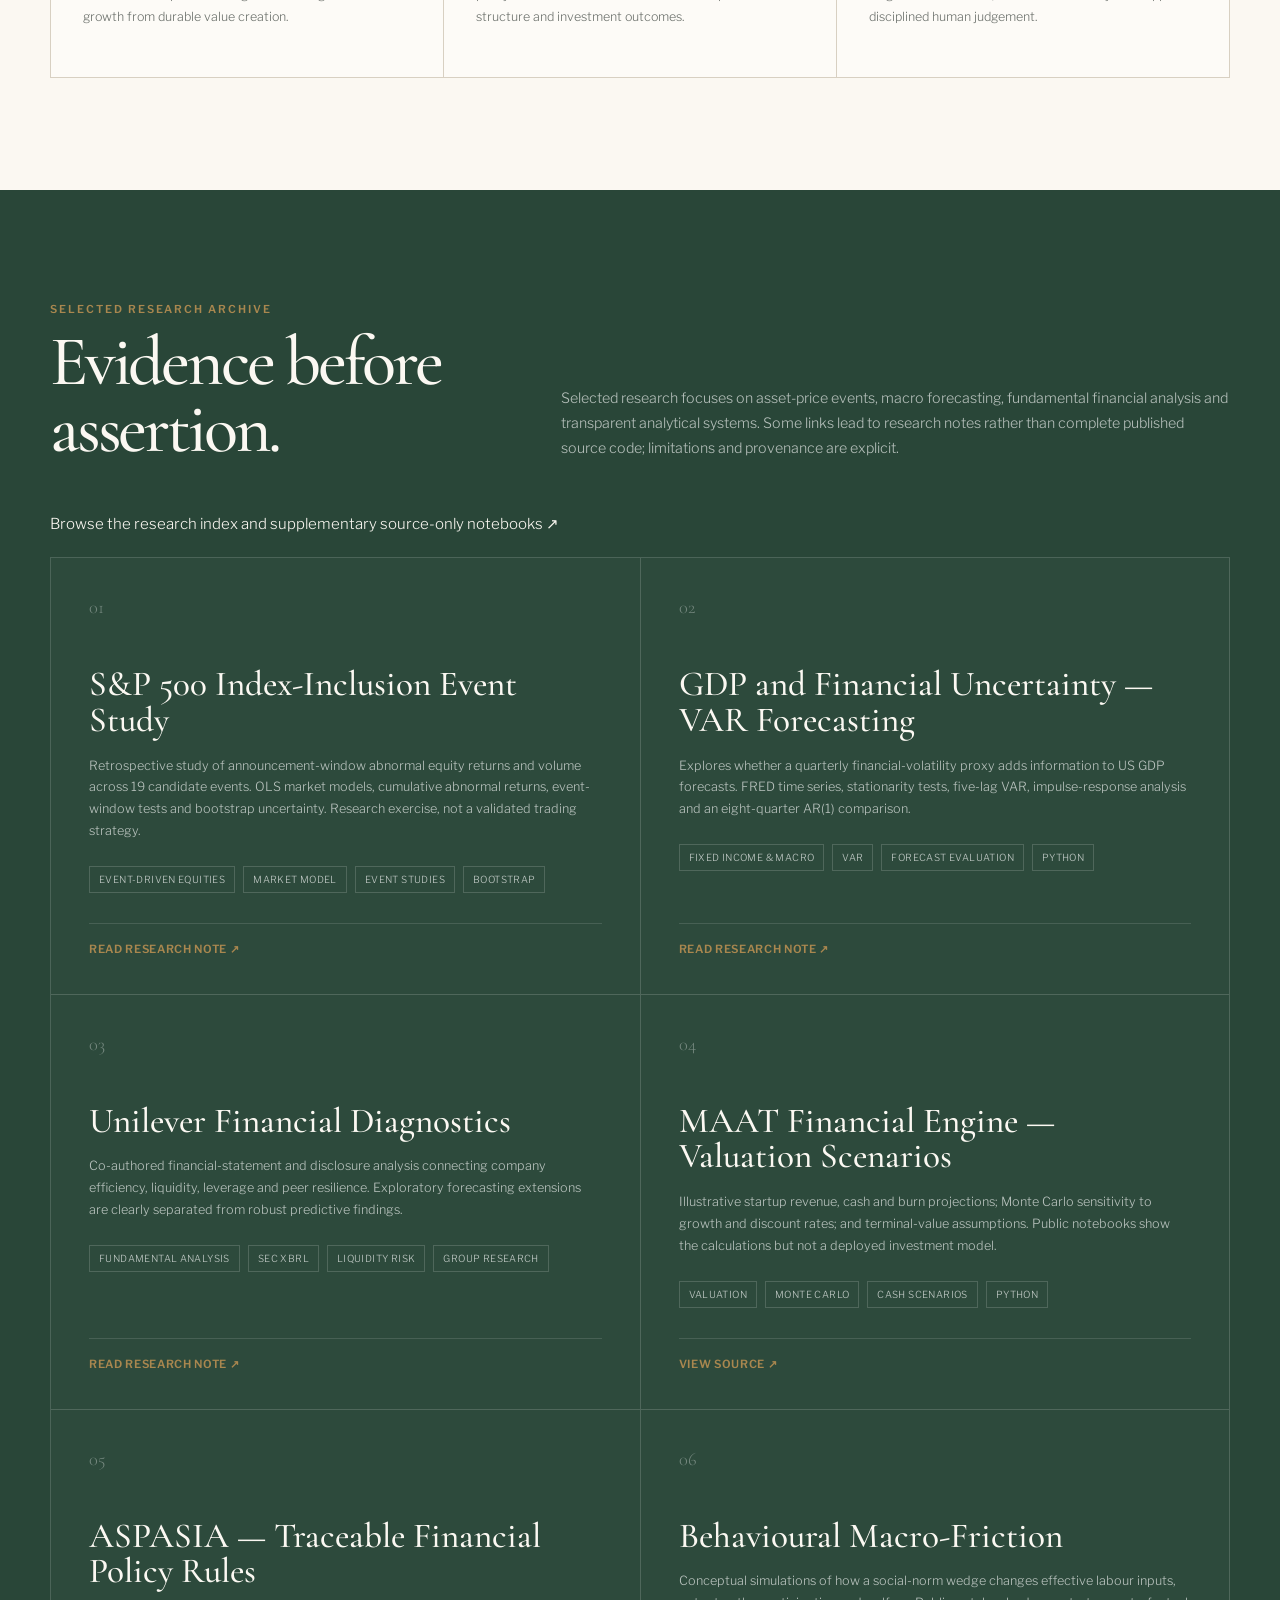
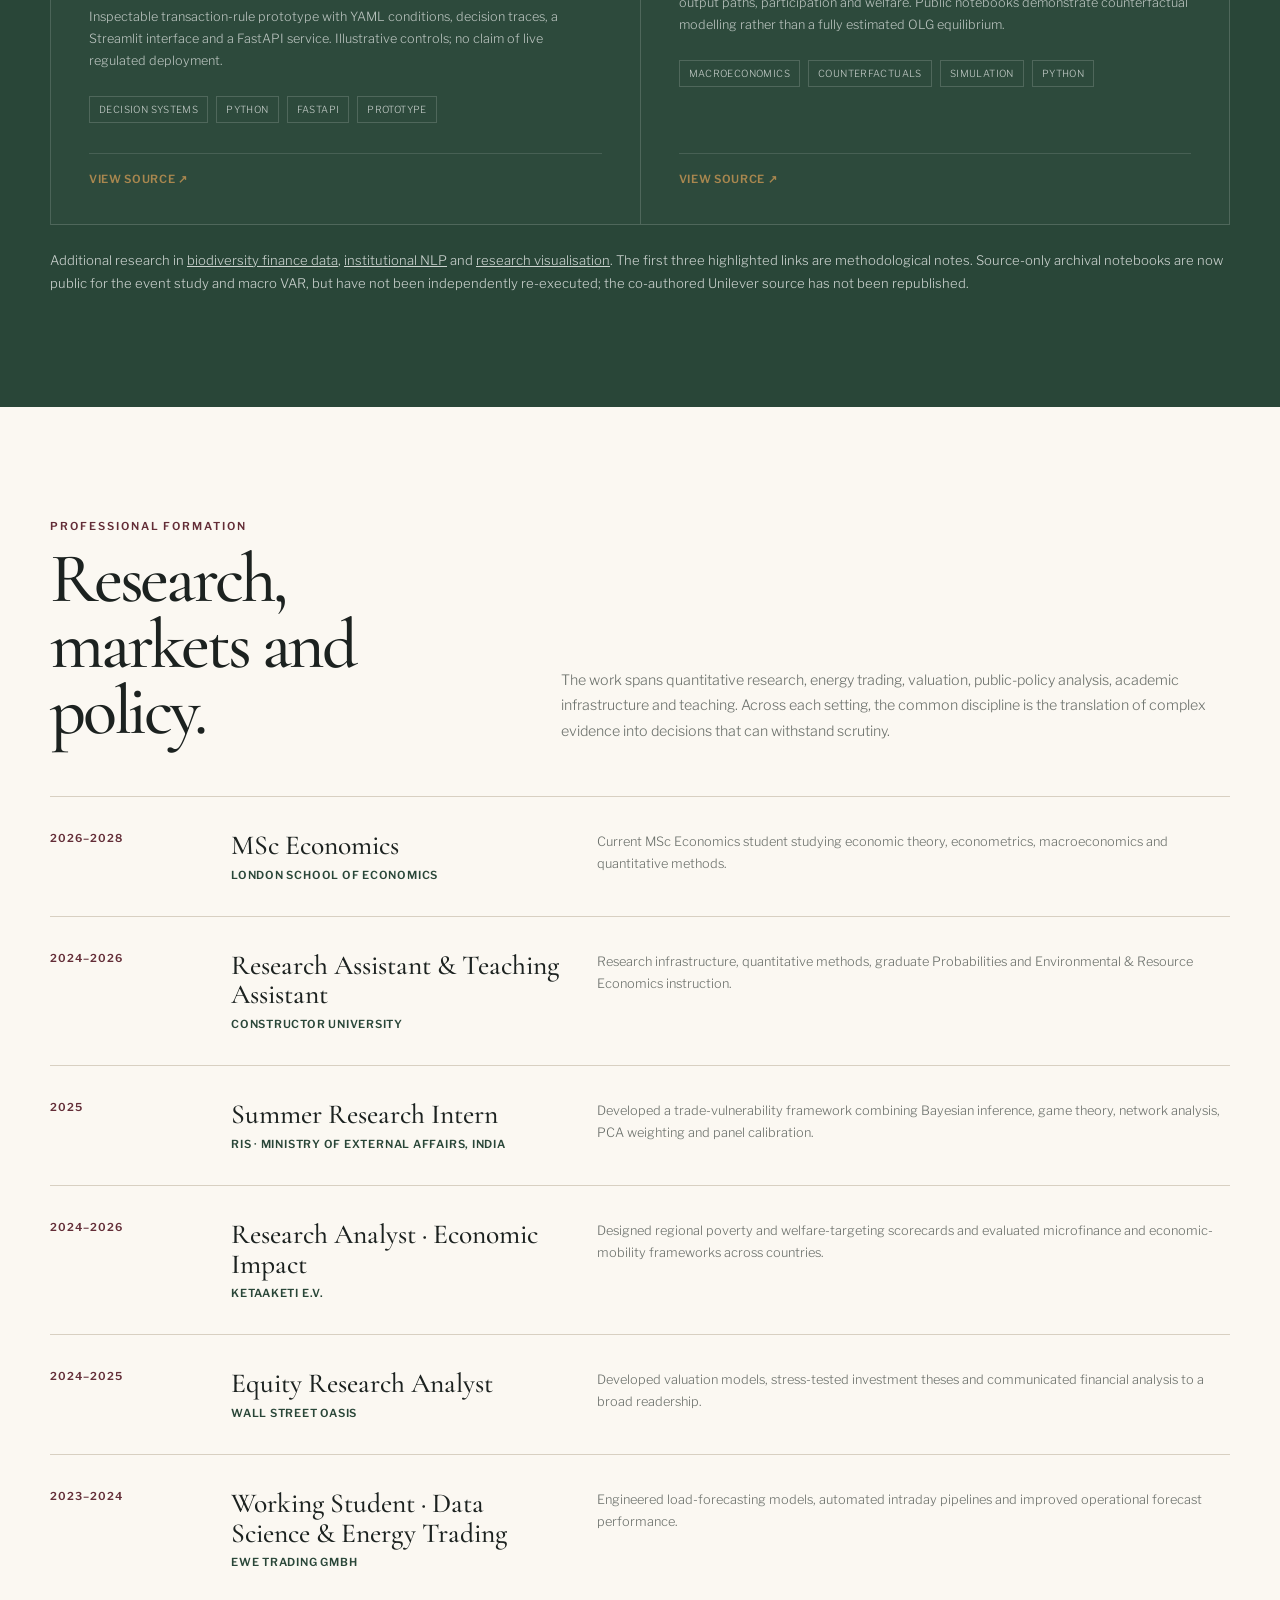
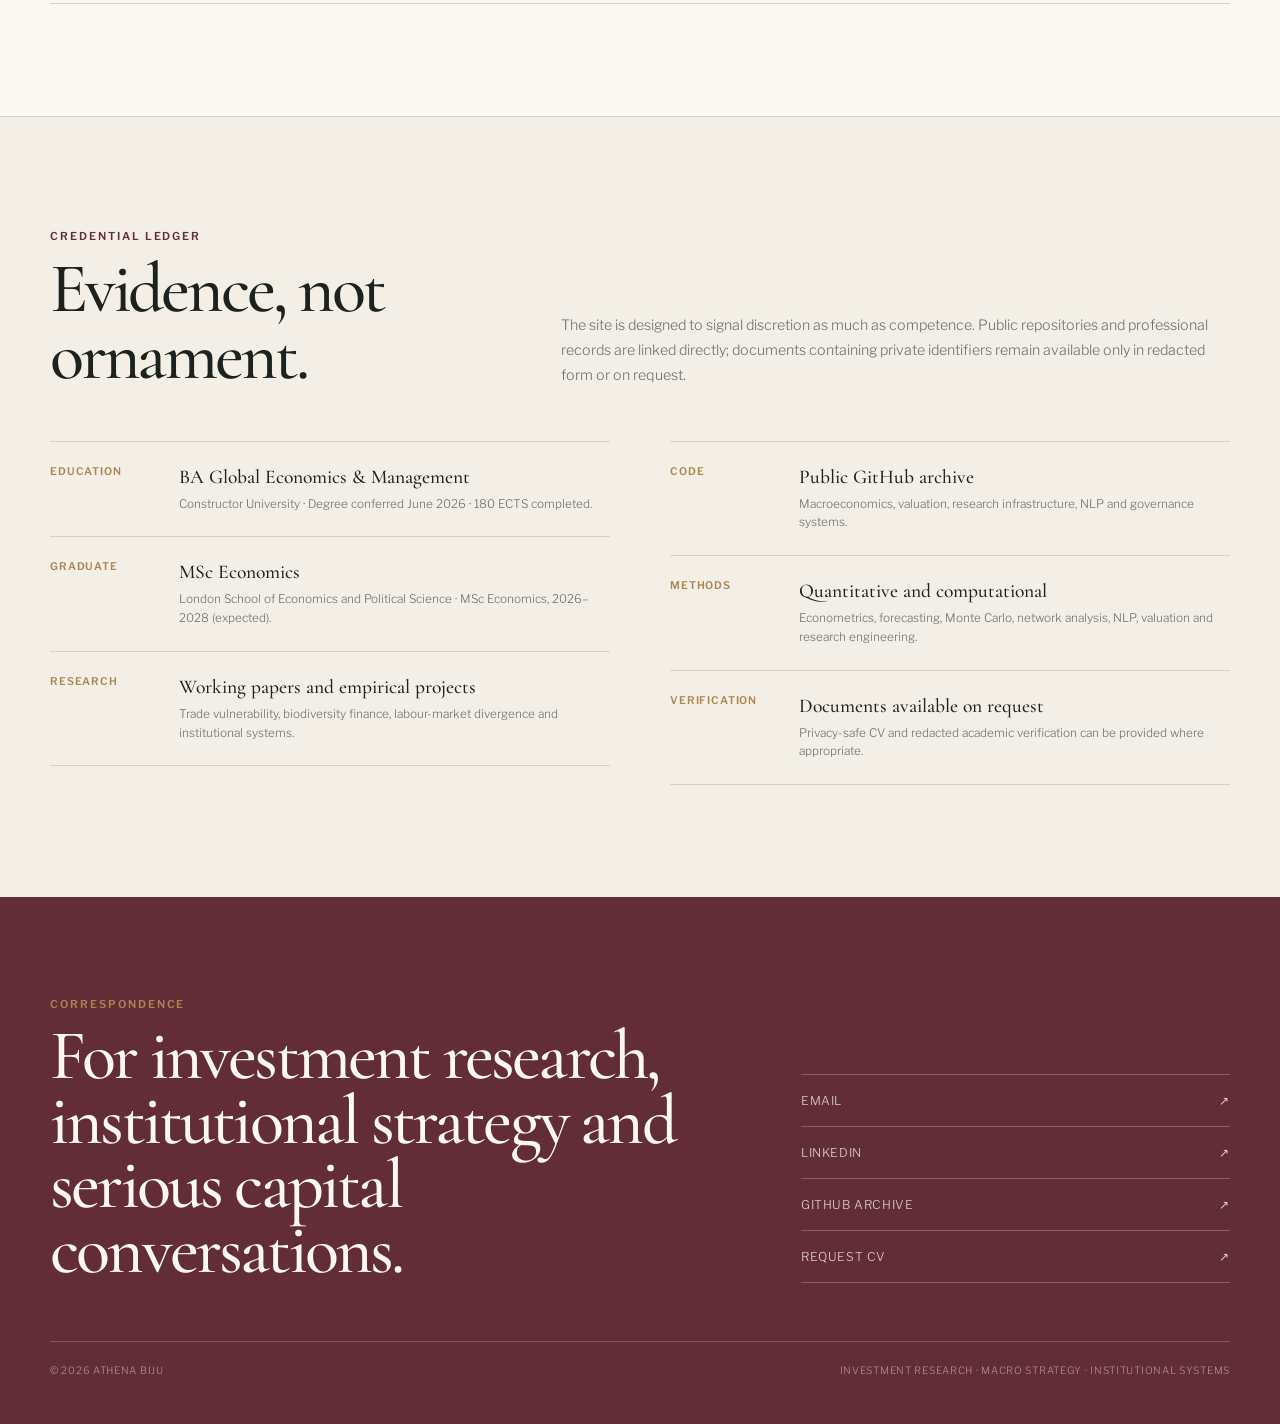
==== commit 205d1a78: "site: make supplementary research archives discoverable" ====
--- a/site.html
+++ b/site.html
@@ -790,6 +790,8 @@
           </div>
         </div>
 
+        <p style="margin:0 0 1.5rem;font-size:0.94rem"><a href="https://github.com/athena-biju/rwi-portfolio-athena-biju/blob/main/research/README.md" target="_blank" rel="noreferrer">Browse the research index and supplementary source-only notebooks ↗</a></p>
+
         <div class="projects">
           <article class="project">
             <span class="project-index">01</span>
